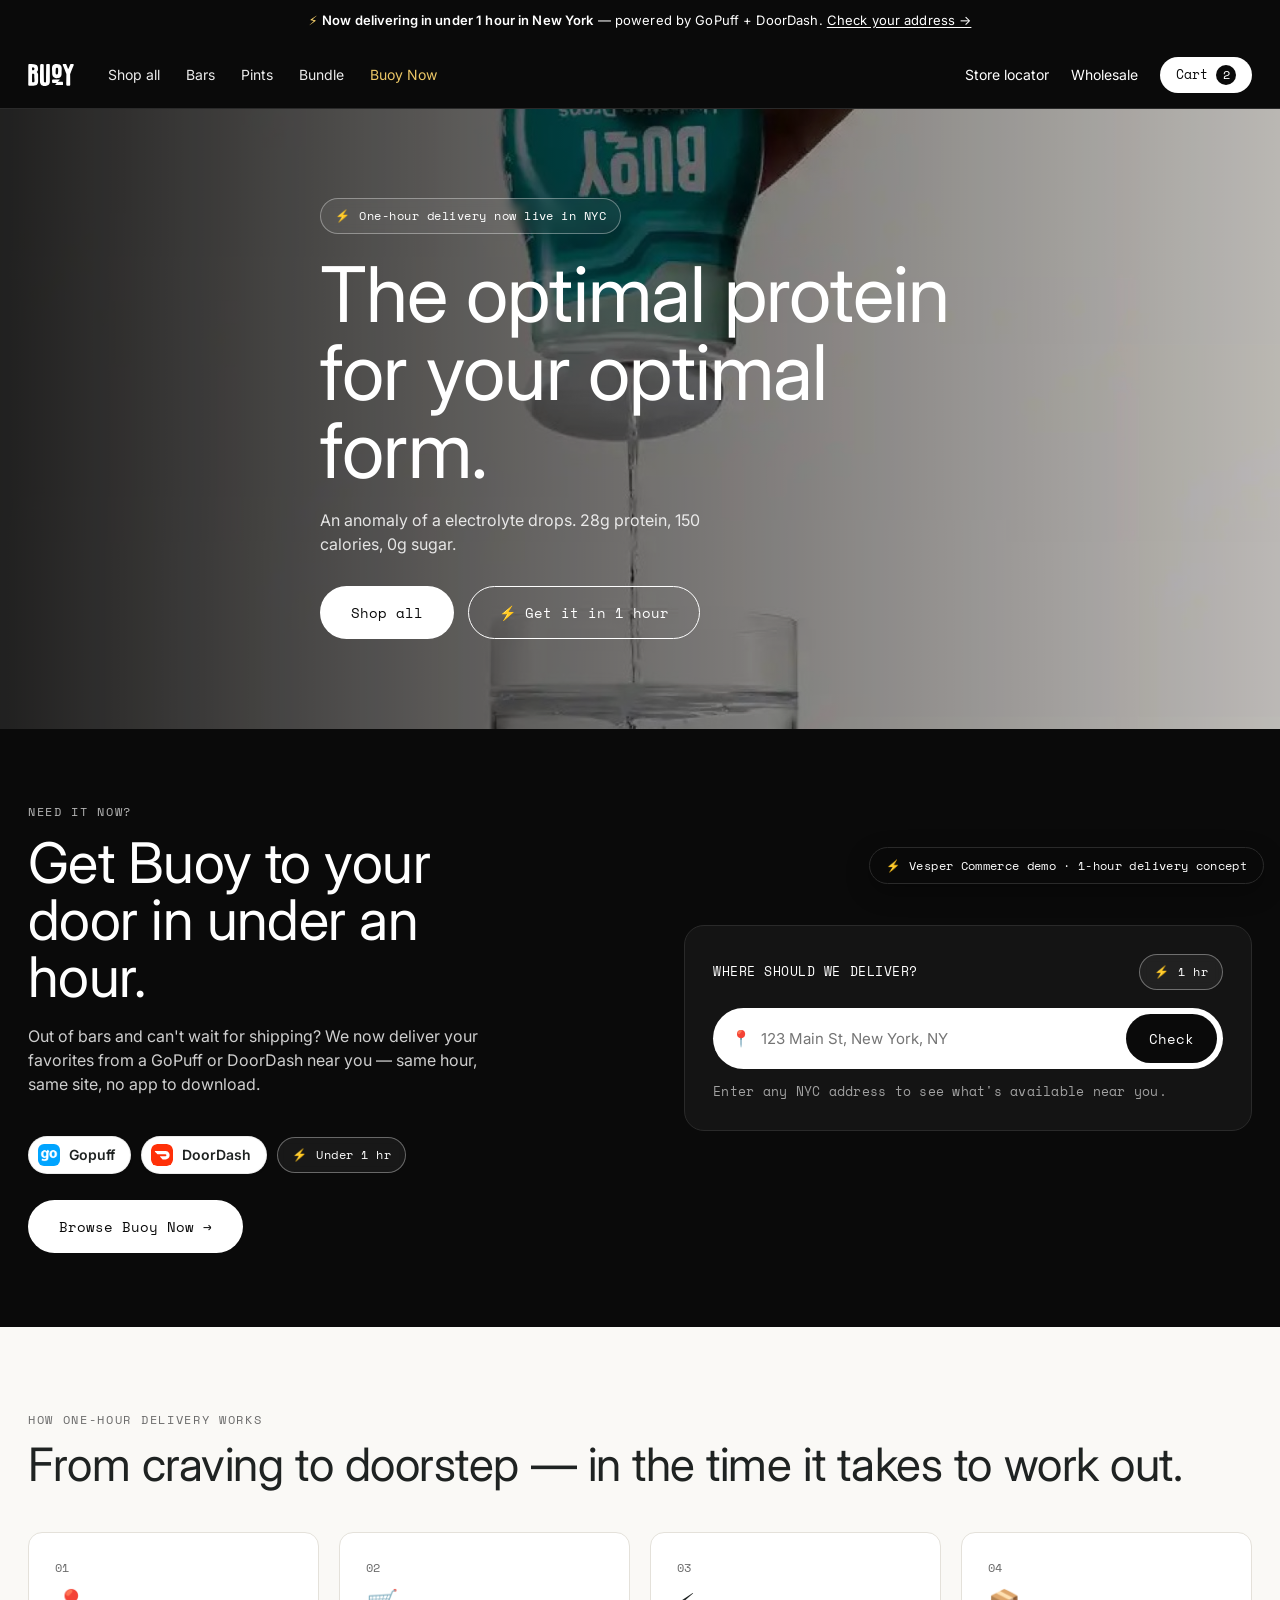
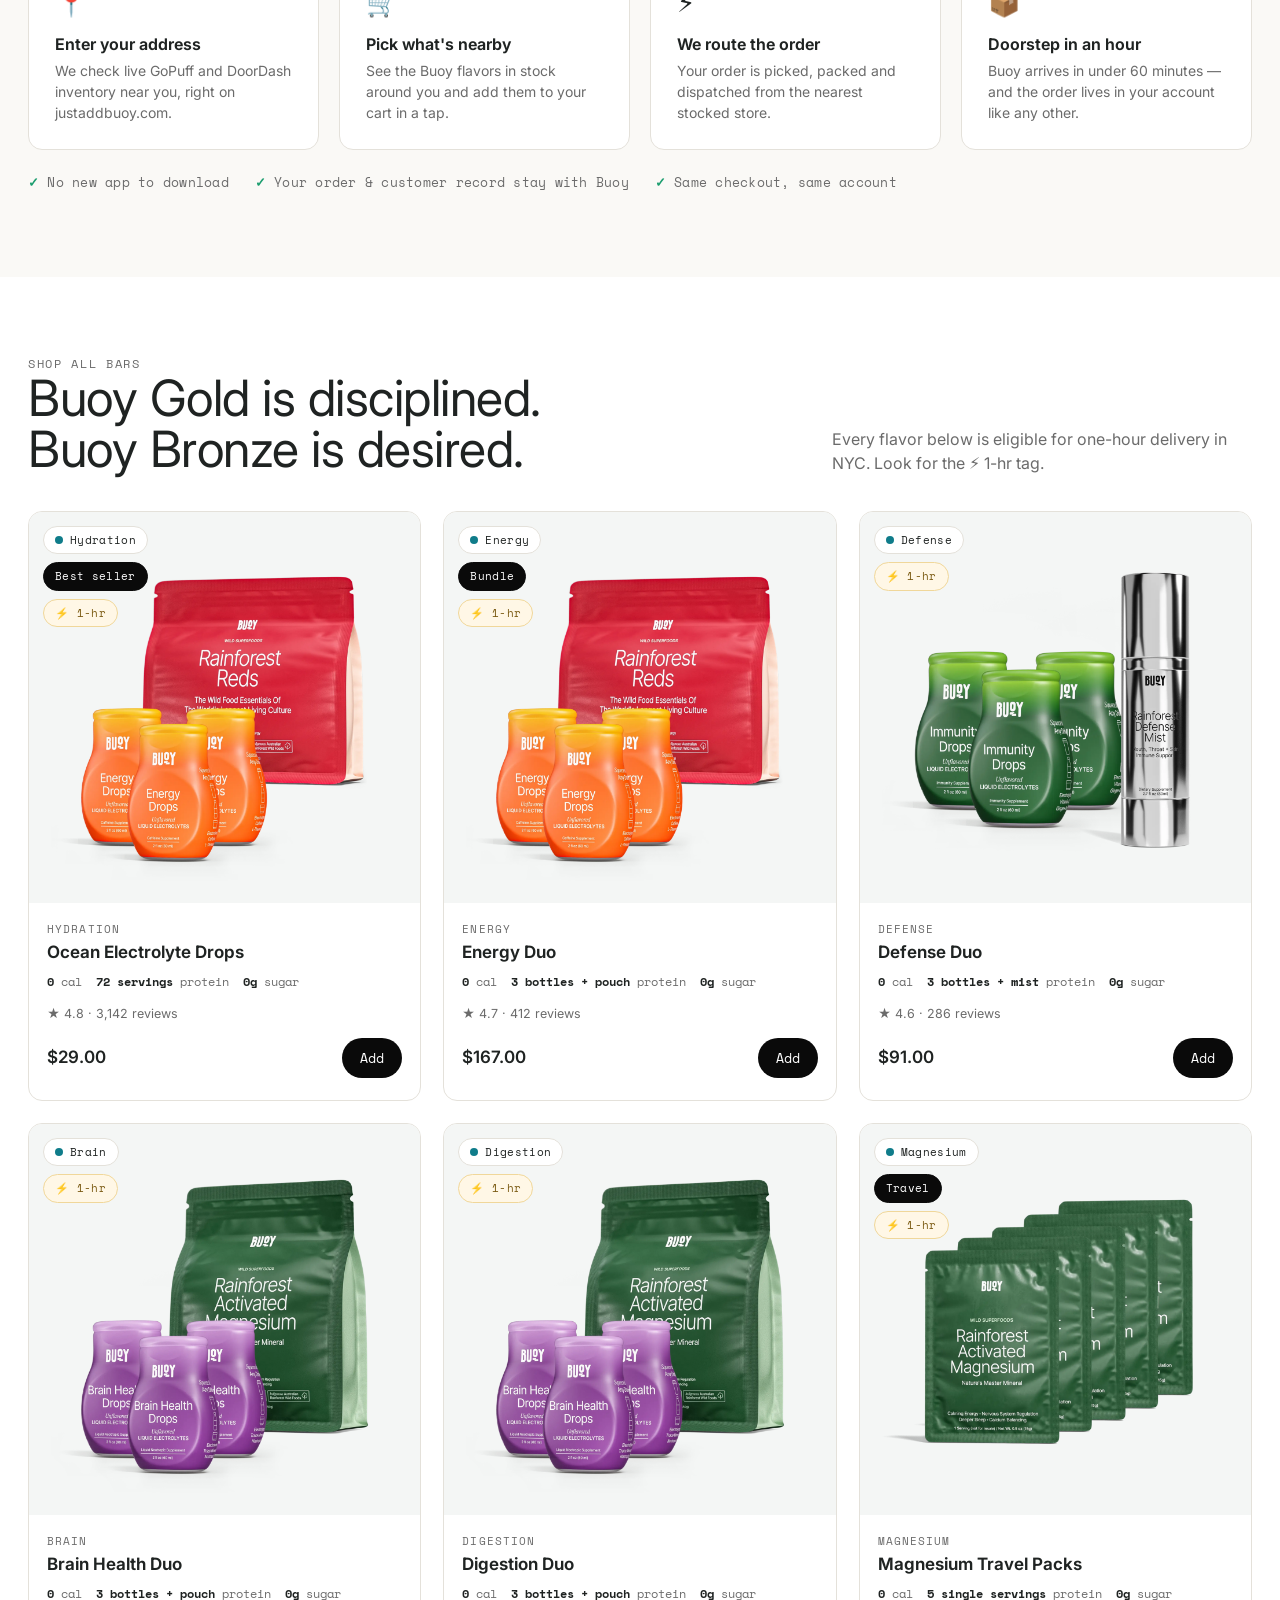
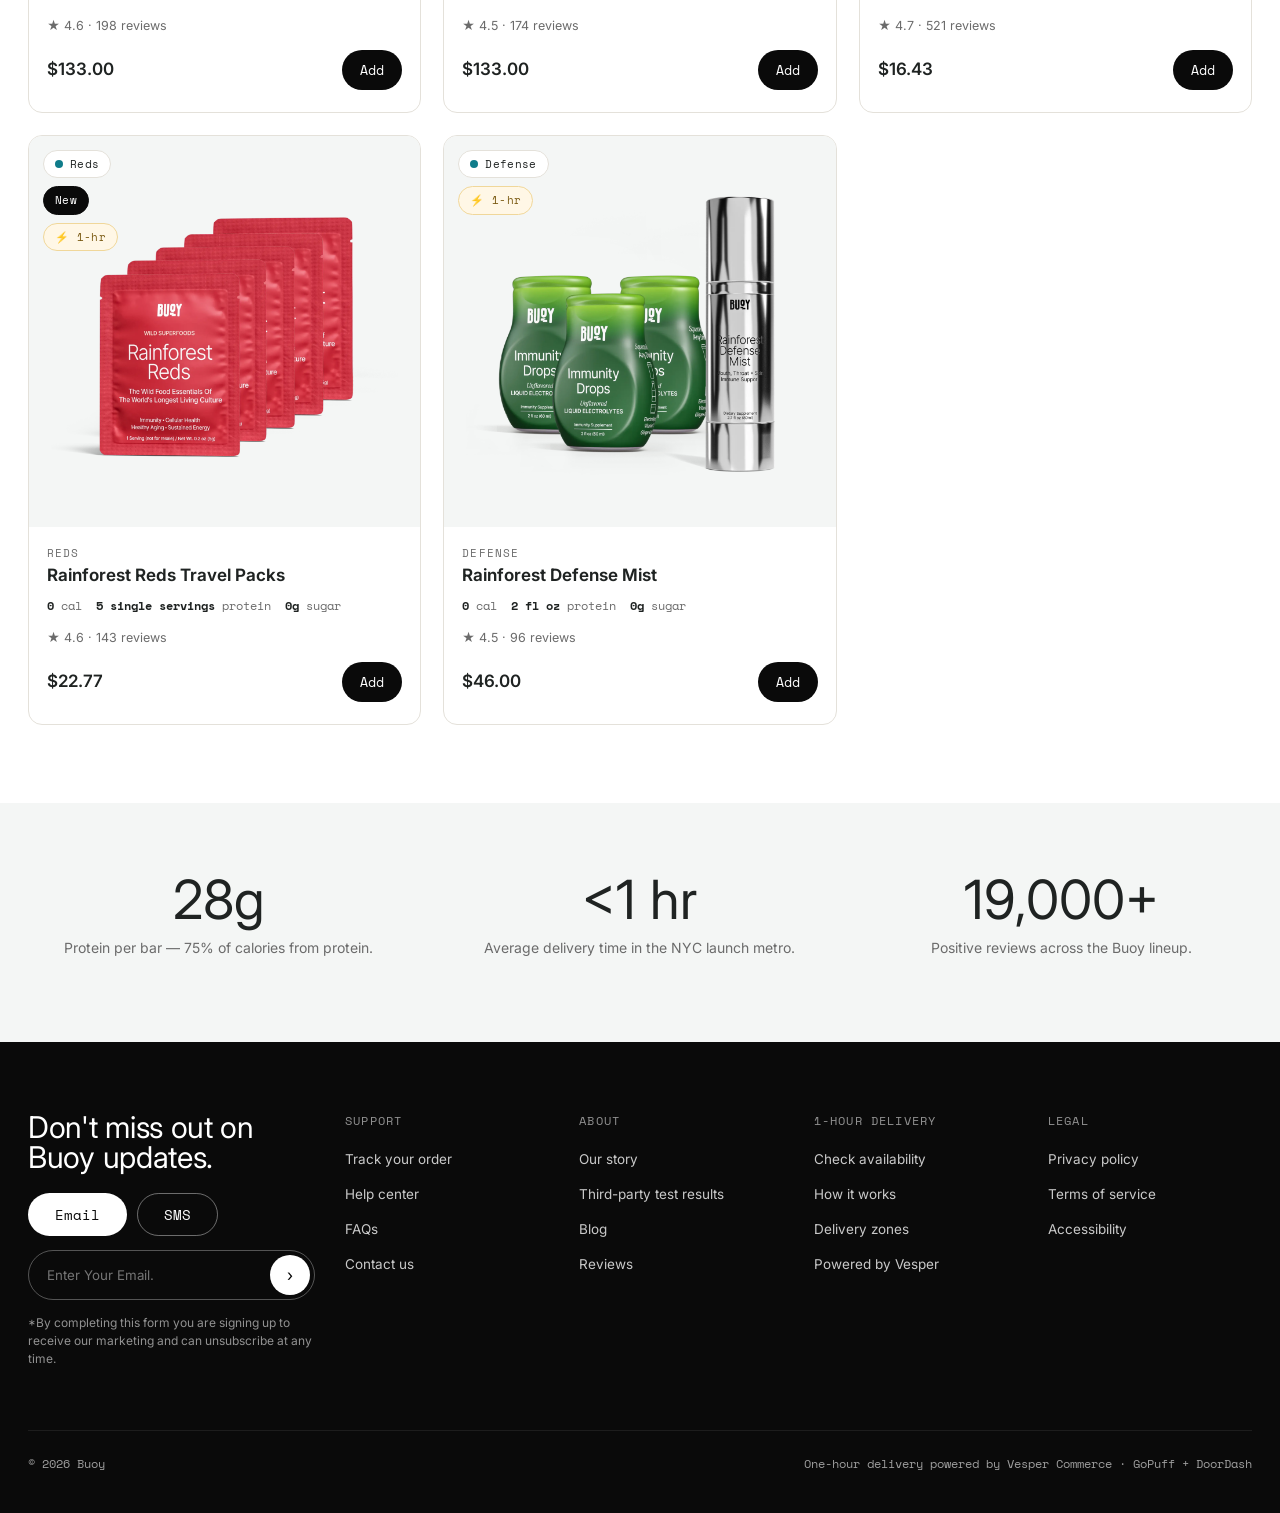
==== index.html @ ebfbc57c "Buoy 1-hour delivery demo (Vesper Commerce mockup)" ====
<!doctype html>
<html lang="en">
<head>
<meta charset="utf-8" />
<meta name="viewport" content="width=device-width, initial-scale=1" />
<title>Buoy — The optimal protein for your optimal form</title>
<meta name="description" content="An anomaly of a electrolyte drops. Now with one-hour delivery in New York via GoPuff and DoorDash." />
<link rel="preconnect" href="https://fonts.googleapis.com" />
<link rel="preconnect" href="https://fonts.gstatic.com" crossorigin />
<link href="https://fonts.googleapis.com/css2?family=Inter:wght@400;500;600;700;800&family=Space+Mono:wght@400;700&display=swap" rel="stylesheet" />
<link rel="stylesheet" href="styles.css" />
<link rel="icon" href="assets/logo-black.svg" />
</head>
<body>

<!-- Announcement -->
<div class="announce">
  <span class="bolt">⚡</span> <b>Now delivering in under 1 hour in New York</b> — powered by GoPuff + DoorDash. <a href="#onehour">Check your address →</a>
</div>

<!-- Header -->
<header class="header">
  <nav class="nav">
    <a class="brand" href="index.html"><img src="assets/logo-white.svg" alt="Buoy" /></a>
    <div class="nav-links">
      <a href="#shop">Shop all</a>
      <a href="#shop">Bars</a>
      <a href="#shop">Pints</a>
      <a href="#shop">Bundle</a>
      <a href="buoy-now.html" style="color:#ffd76e">Buoy Now</a>
    </div>
    <div class="nav-right">
      <a class="hide-sm" href="#">Store locator</a>
      <a class="hide-sm" href="#">Wholesale</a>
      <button class="hamburger" onclick="openMenu()" aria-label="Open menu"><svg viewBox="0 0 24 24" fill="none" stroke="currentColor" stroke-width="2" stroke-linecap="round"><line x1="3" y1="6" x2="21" y2="6"/><line x1="3" y1="12" x2="21" y2="12"/><line x1="3" y1="18" x2="21" y2="18"/></svg></button>
      <a href="checkout.html" class="cart-pill" onclick="event.preventDefault();openCart()">Cart <span class="cart-count" id="cartCount">2</span></a>
    </div>
  </nav>
</header>

<!-- Hero -->
<section class="hero">
  <div class="hero-media" style="background-image:url('assets/lifestyle1.jpg')"></div>
  <div class="wrap hero-inner">
    <div class="delivery-badge" style="margin-bottom:22px"><span class="bolt">⚡</span> One-hour delivery now live in NYC</div>
    <h1 class="serif">The optimal protein for your optimal form.</h1>
    <p class="sub">An anomaly of a electrolyte drops. 28g protein, 150 calories, 0g sugar.</p>
    <div class="hero-cta">
      <a href="#shop" class="btn btn-white">Shop all</a>
      <a href="#onehour" class="btn btn-outline" style="color:#fff">⚡ Get it in 1 hour</a>
    </div>
  </div>
</section>

<!-- ===== SIGNATURE 1-HOUR DELIVERY BAND ===== -->
<section class="delivery-band" id="onehour">
  <div class="wrap grid">
    <div>
      <div class="eyebrow" style="color:rgba(255,255,255,.7)">Need it now?</div>
      <h2 class="serif" style="margin-top:14px">Get Buoy to your door in under an hour.</h2>
      <p class="lede">Out of bars and can't wait for shipping? We now deliver your favorites from a GoPuff or DoorDash near you — same hour, same site, no app to download.</p>
      <div class="retailer-chips" style="margin-top:24px">
        <span class="chip"><img class="logo" src="assets/gopuff-icon.png" alt="GoPuff" /> Gopuff</span>
        <span class="chip"><img class="logo" src="assets/doordash-icon.svg" alt="DoorDash" /> DoorDash</span>
        <span class="delivery-badge"><span class="bolt">⚡</span> Under 1 hr</span>
      </div>
      <div style="margin-top:26px">
        <a href="buoy-now.html" class="btn btn-white">Browse Buoy Now →</a>
      </div>
    </div>

    <div class="addr-card">
      <div class="row-top">
        <div style="font-family:var(--mono);font-size:13px;letter-spacing:.04em">WHERE SHOULD WE DELIVER?</div>
        <div class="delivery-badge"><span class="bolt">⚡</span> 1 hr</div>
      </div>
      <div class="addr-field">
        <span aria-hidden="true">📍</span>
        <input id="addrInput" type="text" placeholder="123 Main St, New York, NY" />
        <button class="btn btn-dark" onclick="checkAvailability()">Check</button>
      </div>
      <div class="addr-note">Enter any NYC address to see what's available near you.</div>

      <div class="avail-result" id="availResult">
        <div class="avail-head"><span>✓</span> Available near you — delivered in under 1 hour</div>
        <div class="mini-prod">
          <img src="assets/energy-duo.png" alt="" />
          <div class="info"><div class="name">Gold · Ocean Electrolyte Drops</div><div class="meta">4-bar pack · $13.99</div></div>
          <button class="mini-add" onclick="addToCart()">Add</button>
        </div>
        <div class="mini-prod">
          <img src="assets/defense-duo.png" alt="" />
          <div class="info"><div class="name">Bronze · Cookie Dough Caramel</div><div class="meta">4-bar pack · $13.99</div></div>
          <button class="mini-add" onclick="addToCart()">Add</button>
        </div>
        <div class="mini-prod">
          <img src="assets/energy-duo.png" alt="" />
          <div class="info"><div class="name">Gold · Single bar <span style="opacity:.6">(trial)</span></div><div class="meta">Single · $3.49</div></div>
          <button class="mini-add" onclick="addToCart()">Add</button>
        </div>
        <a href="checkout.html" class="btn btn-white btn-block" style="margin-top:16px">View cart · check out →</a>
      </div>
    </div>
  </div>
</section>

<!-- How it works -->
<section class="how">
  <div class="wrap">
    <div class="eyebrow">How one-hour delivery works</div>
    <h2 class="serif" style="font-size:clamp(30px,3.6vw,46px);margin-top:12px">From craving to doorstep — in the time it takes to work out.</h2>
    <div class="steps">
      <div class="step"><div class="num">01</div><div class="icon">📍</div><h3>Enter your address</h3><p>We check live GoPuff and DoorDash inventory near you, right on justaddbuoy.com.</p></div>
      <div class="step"><div class="num">02</div><div class="icon">🛒</div><h3>Pick what's nearby</h3><p>See the Buoy flavors in stock around you and add them to your cart in a tap.</p></div>
      <div class="step"><div class="num">03</div><div class="icon">⚡</div><h3>We route the order</h3><p>Your order is picked, packed and dispatched from the nearest stocked store.</p></div>
      <div class="step"><div class="num">04</div><div class="icon">📦</div><h3>Doorstep in an hour</h3><p>Buoy arrives in under 60 minutes — and the order lives in your account like any other.</p></div>
    </div>
    <div class="assurance">
      <span><span class="tick">✓</span> No new app to download</span>
      <span><span class="tick">✓</span> Your order &amp; customer record stay with Buoy</span>
      <span><span class="tick">✓</span> Same checkout, same account</span>
    </div>
  </div>
</section>

<!-- Product grid -->
<section class="section" id="shop">
  <div class="wrap">
    <div class="section-head">
      <div>
        <div class="eyebrow">Shop all bars</div>
        <h2 class="serif">Buoy Gold is disciplined.<br/>Buoy Bronze is desired.</h2>
      </div>
      <p>Every flavor below is eligible for one-hour delivery in NYC. Look for the <span style="white-space:nowrap">⚡ 1-hr</span> tag.</p>
    </div>

    <div class="prod-grid" id="prodGrid">
      <!-- cards injected by app.js -->
    </div>
  </div>
</section>

<!-- Value strip -->
<section class="value-strip">
  <div class="wrap value-grid">
    <div><div class="big">28g</div><p>Protein per bar — 75% of calories from protein.</p></div>
    <div><div class="big">&lt;1 hr</div><p>Average delivery time in the NYC launch metro.</p></div>
    <div><div class="big">19,000+</div><p>Positive reviews across the Buoy lineup.</p></div>
  </div>
</section>

<!-- Footer -->
<footer class="footer">
  <div class="wrap">
    <div class="top">
      <div class="updates">
        <h3 class="serif">Don't miss out on Buoy updates.</h3>
        <div class="toggle">
          <button class="btn btn-white">Email</button>
          <button class="btn btn-outline" style="color:#fff">SMS</button>
        </div>
        <div class="subscribe"><input placeholder="Enter Your Email." /><button>›</button></div>
        <p style="font-size:12px;opacity:.55;margin-top:14px;max-width:320px">*By completing this form you are signing up to receive our marketing and can unsubscribe at any time.</p>
      </div>
      <div><div class="colhead">Support</div><ul><li><a href="#">Track your order</a></li><li><a href="#">Help center</a></li><li><a href="#">FAQs</a></li><li><a href="#">Contact us</a></li></ul></div>
      <div><div class="colhead">About</div><ul><li><a href="#">Our story</a></li><li><a href="#">Third-party test results</a></li><li><a href="#">Blog</a></li><li><a href="#">Reviews</a></li></ul></div>
      <div><div class="colhead">1-Hour Delivery</div><ul><li><a href="#onehour">Check availability</a></li><li><a href="#onehour">How it works</a></li><li><a href="#">Delivery zones</a></li><li><a href="#">Powered by Vesper</a></li></ul></div>
      <div><div class="colhead">Legal</div><ul><li><a href="#">Privacy policy</a></li><li><a href="#">Terms of service</a></li><li><a href="#">Accessibility</a></li></ul></div>
    </div>
    <div class="base"><span>© 2026 Buoy</span><span>One-hour delivery powered by Vesper Commerce · GoPuff + DoorDash</span></div>
  </div>
</footer>

<div class="demo-ribbon"><span class="bolt">⚡</span> Vesper Commerce demo · 1-hour delivery concept</div>

<script src="app.js"></script>
</body>
</html>
---- styles.css ----
/* ============================================================
   David Protein × Vesper Commerce — 1-Hour Delivery Mockup
   Design system replicating davidprotein.com
   Fonts: Instrument Serif (display) + Inter (body/Suisse substitute)
   ============================================================ */

:root {
  --black: #0a0a0a;
  --ink: #1f2322;
  --white: #ffffff;
  --offwhite: #f4f6f5;      /* product panel bg */
  --paper: #faf9f6;
  --line: #e4e1da;
  --line-dark: #2a2a2a;
  --gray: #6b6b6b;
  --gray-2: #8a8a8a;
  --gold: #0f7c8a;          /* David Gold accent dot */
  --gopuff: #009f8f;        /* GoPuff teal */
  --doordash: #eb1700;      /* DoorDash red */
  --radius-pill: 999px;
  --radius: 14px;
  --serif: "Inter", -apple-system, system-ui, sans-serif;
  --sans: "Inter", -apple-system, system-ui, sans-serif;
  --mono: "Space Mono", ui-monospace, "SFMono-Regular", monospace;
  --maxw: 1280px;
}

* { box-sizing: border-box; }

html { scroll-behavior: smooth; }

body {
  margin: 0;
  font-family: var(--sans);
  color: var(--ink);
  background: var(--white);
  -webkit-font-smoothing: antialiased;
  line-height: 1.5;
}

img { max-width: 100%; display: block; }
a { color: inherit; text-decoration: none; }
button { font-family: inherit; cursor: pointer; }

h1, h2, h3, .serif {
  font-family: var(--serif);
  font-weight: 400;
  letter-spacing: -0.01em;
  line-height: 1.02;
  margin: 0;
}

.wrap { max-width: var(--maxw); margin: 0 auto; padding: 0 28px; }

/* ---------- Announcement bar ---------- */
.announce {
  background: var(--black);
  color: var(--white);
  font-size: 13px;
  letter-spacing: 0.01em;
  text-align: center;
  padding: 11px 16px;
  position: relative;
  z-index: 60;
}
.announce b { font-weight: 600; }
.announce .bolt { color: #ffd76e; }
.announce a { text-decoration: underline; text-underline-offset: 2px; }

/* ---------- Header / nav ---------- */
.header {
  background: var(--black);
  color: var(--white);
  position: sticky;
  top: 0;
  z-index: 50;
  border-bottom: 1px solid var(--line-dark);
}
.header.light {
  background: var(--white);
  color: var(--ink);
  border-bottom: 1px solid var(--line);
}
.nav {
  display: flex;
  align-items: center;
  gap: 34px;
  height: 66px;
  max-width: var(--maxw);
  margin: 0 auto;
  padding: 0 28px;
}
.brand img { height: 26px; width: auto; }
.nav-links { display: flex; gap: 26px; font-size: 14px; }
.nav-links a { opacity: 0.92; }
.nav-links a:hover { opacity: 1; }
.nav-right { margin-left: auto; display: flex; align-items: center; gap: 22px; font-size: 14px; }
.nav-right .ico { width: 20px; height: 20px; opacity: 0.9; }
.cart-pill {
  background: var(--white);
  color: var(--black);
  border-radius: var(--radius-pill);
  padding: 8px 16px;
  font-family: var(--mono);
  font-size: 13px;
  display: inline-flex;
  gap: 8px;
  align-items: center;
  border: none;
}
.header.light .cart-pill { background: var(--black); color: var(--white); }
.cart-count {
  background: var(--black); color: var(--white);
  border-radius: var(--radius-pill);
  min-width: 20px; height: 20px; padding: 0 5px;
  display: inline-flex; align-items: center; justify-content: center;
  font-size: 12px;
}
.header.light .cart-count { background: var(--white); color: var(--black); }

/* ---------- Hamburger + mobile menu ---------- */
.hamburger {
  display: none; width: 40px; height: 40px; align-items: center; justify-content: center;
  background: transparent; border: 0; color: inherit; padding: 0;
}
.hamburger svg { width: 24px; height: 24px; }

.menu-overlay { position: fixed; inset: 0; background: rgba(0,0,0,.45); z-index: 110; opacity: 0; visibility: hidden; transition: opacity .3s ease, visibility .3s ease; }
.menu-overlay.open { opacity: 1; visibility: visible; }
.mobile-menu {
  position: fixed; top: 0; left: 0; height: 100%; width: 320px; max-width: 86vw;
  background: var(--black); color: #fff; z-index: 111;
  transform: translateX(-100%); transition: transform .32s cubic-bezier(.4,0,.2,1);
  display: flex; flex-direction: column;
}
.mobile-menu.open { transform: translateX(0); }
.mm-head { display: flex; align-items: center; justify-content: space-between; padding: 20px 22px; border-bottom: 1px solid var(--line-dark); }
.mm-head img { height: 24px; width: auto; }
.mm-close { background: transparent; border: 1px solid var(--line-dark); border-radius: 8px; color: #fff; font-size: 16px; width: 40px; height: 40px; display: flex; align-items: center; justify-content: center; }
.mm-links { display: flex; flex-direction: column; padding: 16px 0 6px; }
.mm-links a { font-family: var(--serif); font-size: 27px; line-height: 1; padding: 13px 24px; color: #fff; letter-spacing: -.01em; }
.mm-links a.active { color: #ffd76e; }
.mm-sub { margin-top: auto; border-top: 1px solid var(--line-dark); padding: 18px 24px; display: flex; flex-direction: column; gap: 14px; }
.mm-sub a { font-family: var(--sans); font-size: 14px; color: rgba(255,255,255,.8); }
.mm-cta { margin: 6px 24px 26px; }

@media (max-width: 620px) { .hamburger { display: inline-flex; } }

/* ---------- Buttons ---------- */
.btn {
  display: inline-flex; align-items: center; justify-content: center; gap: 10px;
  font-family: var(--mono);
  font-size: 14px;
  border-radius: var(--radius-pill);
  padding: 15px 30px;
  border: 1px solid transparent;
  transition: transform .08s ease, opacity .15s ease, background .15s ease;
  white-space: nowrap;
}
.btn:active { transform: translateY(1px); }
.btn-white { background: var(--white); color: var(--black); }
.btn-white:hover { opacity: .88; }
.btn-dark { background: var(--black); color: var(--white); }
.btn-dark:hover { opacity: .9; }
.btn-outline { background: transparent; border-color: currentColor; }
.btn-block { width: 100%; }
.btn-lg { padding: 18px 34px; font-size: 15px; }

/* ---------- Hero ---------- */
.hero {
  position: relative;
  background: var(--black);
  color: var(--white);
  min-height: 620px;
  display: flex;
  align-items: center;
  overflow: hidden;
}
.hero-media {
  position: absolute; inset: 0;
  background-size: cover;
  background-position: center;
  opacity: 0.92;
}
.hero-media::after {
  content: "";
  position: absolute; inset: 0;
  background: linear-gradient(90deg, rgba(0,0,0,.85) 0%, rgba(0,0,0,.55) 40%, rgba(0,0,0,.15) 100%);
}
.hero-inner { position: relative; z-index: 2; padding: 60px 0; }
.hero h1 { font-size: clamp(46px, 6vw, 82px); max-width: 640px; }
.hero .sub { margin-top: 18px; font-size: 16px; opacity: .85; max-width: 420px; }
.hero-cta { margin-top: 30px; display: flex; gap: 14px; flex-wrap: wrap; }

/* eyebrow / labels */
.eyebrow {
  font-family: var(--mono);
  font-size: 12px;
  letter-spacing: 0.14em;
  text-transform: uppercase;
  color: var(--gray);
}
.hero .eyebrow { color: rgba(255,255,255,.7); }

/* ---------- 1-hour delivery pieces ---------- */
.delivery-badge {
  display: inline-flex; align-items: center; gap: 9px;
  font-family: var(--mono);
  font-size: 12px;
  letter-spacing: 0.04em;
  padding: 8px 14px;
  border-radius: var(--radius-pill);
  border: 1px solid rgba(255,255,255,.35);
  background: rgba(255,255,255,.06);
  backdrop-filter: blur(4px);
}
.delivery-badge .bolt { color: #ffd76e; }
.header.light .delivery-badge, .on-light .delivery-badge {
  border-color: var(--line); background: var(--paper); color: var(--ink);
}

.retailer-chips { display: inline-flex; gap: 10px; align-items: center; flex-wrap: wrap; }
.chip {
  display: inline-flex; align-items: center; gap: 9px;
  font-family: var(--sans); font-size: 14px; font-weight: 600;
  border-radius: var(--radius-pill);
  padding: 7px 15px 7px 9px;
  background: var(--white); color: var(--ink);
  border: 1px solid rgba(0,0,0,.08);
  box-shadow: 0 1px 3px rgba(0,0,0,.08);
  letter-spacing: 0;
  line-height: 1;
}
.chip .logo { width: 22px; height: 22px; border-radius: 6px; object-fit: contain; flex: none; display: block; }
.chip-outline {
  background: transparent; color: inherit;
  border: 1px solid rgba(128,128,128,.4);
}

/* The signature 1-hour delivery band */
.delivery-band {
  background: var(--black);
  color: var(--white);
  padding: 74px 0;
}
.delivery-band .grid {
  display: grid; grid-template-columns: 1.05fr 1fr; gap: 60px; align-items: center;
}
.delivery-band h2 { font-size: clamp(34px, 4.4vw, 56px); max-width: 520px; }
.delivery-band .lede { margin-top: 18px; font-size: 16px; opacity: .8; max-width: 460px; }

.addr-card {
  background: #141414;
  border: 1px solid var(--line-dark);
  border-radius: 20px;
  padding: 28px;
}
.addr-card .row-top {
  display: flex; align-items: center; justify-content: space-between; margin-bottom: 18px;
}
.addr-field {
  display: flex; gap: 10px; align-items: center;
  background: var(--white); color: var(--ink);
  border-radius: var(--radius-pill);
  padding: 6px 6px 6px 18px;
}
.addr-field input {
  border: 0; outline: 0; flex: 1; min-width: 0; font-family: var(--sans); font-size: 15px; background: transparent;
  padding: 12px 0;
}
.addr-field .btn { padding: 13px 22px; }
.addr-note { margin-top: 14px; font-size: 12.5px; opacity: .6; font-family: var(--mono); letter-spacing: .02em; }

/* availability result (hidden until "check") */
.avail-result { display: none; margin-top: 22px; }
.avail-result.show { display: block; animation: fade .3s ease; }
@keyframes fade { from { opacity: 0; transform: translateY(6px);} to {opacity:1; transform:none;} }
.avail-head {
  display: flex; align-items: center; gap: 10px;
  font-family: var(--mono); font-size: 13px; letter-spacing: .04em;
  color: #7ee0c0; margin-bottom: 14px;
}
.mini-prod {
  display: flex; align-items: center; gap: 14px;
  padding: 12px 0; border-top: 1px solid var(--line-dark);
}
.mini-prod img { width: 52px; height: 52px; object-fit: contain; background: #1e1e1e; border-radius: 10px; padding: 4px; }
.mini-prod .info { flex: 1; }
.mini-prod .info .name { font-size: 14px; font-weight: 600; }
.mini-prod .info .meta { font-size: 12px; opacity: .6; }
.mini-add {
  background: var(--white); color: var(--black); border: 0;
  border-radius: var(--radius-pill); padding: 8px 16px;
  font-family: var(--mono); font-size: 12px;
}

/* ---------- How it works ---------- */
.how { padding: 84px 0; background: var(--paper); }
.how .steps { display: grid; grid-template-columns: repeat(4, 1fr); gap: 20px; margin-top: 44px; }
.step {
  background: var(--white); border: 1px solid var(--line);
  border-radius: var(--radius); padding: 26px;
}
.step .num { font-family: var(--mono); font-size: 12px; color: var(--gray); }
.step .icon { font-size: 26px; margin: 6px 0 14px; }
.step h3 { font-family: var(--sans); font-weight: 650; font-size: 16px; letter-spacing: 0; }
.step p { color: var(--gray); font-size: 14px; margin: 8px 0 0; }
.how .assurance {
  margin-top: 24px; display: flex; gap: 26px; flex-wrap: wrap;
  font-family: var(--mono); font-size: 12.5px; color: var(--gray); letter-spacing: .02em;
}
.how .assurance span { display: inline-flex; gap: 8px; align-items: center; }
.tick { color: #1a9d6e; font-weight: 700; }

/* ---------- Section heading ---------- */
.section { padding: 78px 0; }
.section-head { display: flex; align-items: flex-end; justify-content: space-between; gap: 20px; margin-bottom: 36px; }
.section-head h2 { font-size: clamp(32px, 4vw, 50px); }
.section-head p { color: var(--gray); max-width: 420px; margin: 8px 0 0; }

/* ---------- Product grid ---------- */
.prod-grid { display: grid; grid-template-columns: repeat(3, 1fr); gap: 22px; }
.card {
  border: 1px solid var(--line); border-radius: var(--radius);
  overflow: hidden; background: var(--white);
  transition: box-shadow .2s ease, transform .2s ease;
  display: flex; flex-direction: column;
}
.card:hover { box-shadow: 0 12px 30px rgba(0,0,0,.08); transform: translateY(-3px); }
.card .thumb {
  position: relative; background: var(--offwhite);
  aspect-ratio: 1/1; display: flex; align-items: center; justify-content: center; padding: 22px;
}
.card .thumb img { max-height: 100%; object-fit: contain; }
.card .badges { position: absolute; top: 14px; left: 14px; display: flex; flex-direction: column; gap: 8px; align-items: flex-start; }
.tag {
  font-family: var(--mono); font-size: 11px; letter-spacing: .03em;
  padding: 5px 11px; border-radius: var(--radius-pill); background: var(--white); border: 1px solid var(--line);
}
.tag.line { display: inline-flex; gap: 7px; align-items: center; }
.tag.line .dot { width: 8px; height: 8px; border-radius: 50%; }
.tag.gold .dot { background: var(--gold); }
.tag.bronze .dot { background: #7c5a34; }
.tag.status { background: var(--black); color: var(--white); border-color: var(--black); }
.tag.onehr { background: #fff7e6; border-color: #f0d79a; color: #7a5a12; }
.card .body { padding: 18px 18px 22px; display: flex; flex-direction: column; flex: 1; }
.card .line-label { font-family: var(--mono); font-size: 11px; letter-spacing: .1em; text-transform: uppercase; color: var(--gray); }
.card h3 { font-family: var(--sans); font-weight: 650; font-size: 17px; letter-spacing: 0; margin: 6px 0 0; }
.card .stats { display: flex; gap: 14px; margin: 12px 0; font-size: 12px; color: var(--gray); font-family: var(--mono); }
.card .stats b { color: var(--ink); font-weight: 700; }
.card .rating { font-size: 12.5px; color: var(--gray); margin-top: 2px; }
.card .foot { margin-top: auto; display: flex; align-items: center; justify-content: space-between; padding-top: 14px; }
.card .price { font-size: 17px; font-weight: 600; }
.card .add { font-family: var(--mono); font-size: 13px; padding: 10px 18px; border-radius: var(--radius-pill); background: var(--black); color: var(--white); border: 0; }

/* ---------- Value / comparison strip ---------- */
.value-strip { background: var(--offwhite); padding: 70px 0; }
.value-grid { display: grid; grid-template-columns: repeat(3, 1fr); gap: 40px; text-align: center; }
.value-grid .big { font-family: var(--serif); font-size: 54px; line-height: 1; }
.value-grid p { color: var(--gray); margin-top: 10px; font-size: 14px; }

/* ---------- Product detail page ---------- */
.pdp { display: grid; grid-template-columns: 1.15fr 1fr; gap: 56px; padding: 44px 0 70px; }
.pdp-media .main {
  background: var(--offwhite); border-radius: var(--radius);
  aspect-ratio: 4/3; display: flex; align-items: center; justify-content: center; padding: 40px;
  position: relative;
}
.pdp-media .main img { max-height: 100%; object-fit: contain; }
.pdp-media .line-flag {
  position: absolute; top: 18px; left: 18px;
  font-family: var(--mono); font-size: 12px; padding: 6px 13px; border-radius: var(--radius-pill);
  background: var(--white); display: inline-flex; gap: 8px; align-items: center;
}
.pdp-media .thumbs { display: grid; grid-template-columns: repeat(3, 1fr); gap: 14px; margin-top: 14px; }
.pdp-media .thumbs div { background: var(--black); border-radius: var(--radius); aspect-ratio: 1/1; display:flex;align-items:center;justify-content:center; overflow:hidden;}
.pdp-media .thumbs img { max-height: 78%; object-fit: contain; }

.pdp-info h1 { font-size: clamp(34px, 4vw, 48px); }
.pdp-info .desc { color: var(--gray); margin: 14px 0 0; font-size: 15px; max-width: 440px; }
.price-line { display: flex; align-items: center; gap: 14px; margin: 22px 0; font-size: 15px; }
.price-line .p { font-size: 22px; font-weight: 650; }
.price-line .sep { color: var(--line); }
.price-line .muted { color: var(--gray); }

/* purchase mode toggle */
.buy-modes { display: grid; grid-template-columns: 1fr 1fr 1fr; gap: 0; border: 1px solid var(--line); border-radius: var(--radius-pill); overflow: hidden; margin-bottom: 8px; }
.buy-mode {
  padding: 14px 10px; text-align: center; font-family: var(--mono); font-size: 12.5px;
  background: var(--white); border: 0; border-right: 1px solid var(--line); color: var(--gray);
  display: flex; flex-direction: column; gap: 3px; align-items: center; line-height: 1.2;
}
.buy-mode:last-child { border-right: 0; }
.buy-mode small { font-size: 10.5px; opacity: .8; }
.buy-mode.active { background: var(--black); color: var(--white); }
.buy-mode.active.onehr { background: #1b1b1b; box-shadow: inset 0 0 0 2px #ffd76e; }
.buy-mode .bolt { color: #d99a12; }
.buy-mode.active .bolt { color: #ffd76e; }

.benefits { display: grid; grid-template-columns: 1fr 1fr; gap: 10px 22px; margin: 20px 0; }
.benefits div { font-size: 13.5px; color: var(--gray); display: flex; gap: 8px; }

.qty-row { display: flex; gap: 12px; align-items: stretch; margin-top: 18px; }
.qty { display: flex; align-items: center; border: 1px solid var(--line); border-radius: var(--radius-pill); padding: 0 6px; }
.qty button { width: 40px; height: 52px; border: 0; background: transparent; font-size: 18px; color: var(--gray); }
.qty span { min-width: 34px; text-align: center; font-family: var(--mono); }
.add-cta { flex: 1; }

.guarantee { margin-top: 16px; background: var(--paper); border: 1px solid var(--line); border-radius: var(--radius); padding: 14px 16px; font-size: 13px; color: var(--gray); }
.guarantee b { color: var(--ink); }

/* the PDP 1-hour delivery module */
.onehr-module {
  margin: 22px 0; border: 1px solid var(--line); border-radius: var(--radius);
  background: linear-gradient(180deg,#0c0c0c,#151515); color: var(--white); padding: 22px;
}
.onehr-module .top { display: flex; align-items: center; justify-content: space-between; gap: 12px; margin-bottom: 14px; }
.onehr-module .top .t { font-family: var(--sans); font-weight: 650; font-size: 15px; display: flex; gap: 9px; align-items: center; }
.onehr-module .top .bolt { color: #ffd76e; }
.onehr-module .sub { font-size: 13px; opacity: .75; margin-bottom: 14px; }
.onehr-module .addr-field { background: var(--white); }
.onehr-module .pill-note { margin-top: 12px; font-family: var(--mono); font-size: 11.5px; opacity: .6; }

/* ---------- Checkout ---------- */
.checkout { display: grid; grid-template-columns: 1.3fr 1fr; gap: 0; min-height: 100vh; }
.co-left { padding: 46px clamp(24px, 5vw, 80px); }
.co-left .inner { max-width: 560px; margin-left: auto; }
.co-right { background: var(--offwhite); padding: 46px clamp(24px, 4vw, 56px); border-left: 1px solid var(--line); }
.co-right .inner { max-width: 460px; }
.co-logo img { height: 30px; }
.co-section-title { font-family: var(--sans); font-weight: 650; font-size: 17px; margin: 30px 0 14px; }
.co-field { width: 100%; border: 1px solid var(--line); border-radius: 10px; padding: 15px 16px; font-family: var(--sans); font-size: 15px; margin-bottom: 12px; }
.co-row { display: grid; grid-template-columns: 1fr 1fr; gap: 12px; }
.co-row .co-field { margin-bottom: 12px; }

.ship-method { border: 1px solid var(--line); border-radius: 12px; overflow: hidden; margin: 6px 0 8px; }
.ship-opt {
  display: flex; align-items: center; gap: 14px; padding: 18px 18px; cursor: pointer;
  border-bottom: 1px solid var(--line); background: var(--white);
}
.ship-opt:last-child { border-bottom: 0; }
.ship-opt.selected { background: #fffdf6; box-shadow: inset 3px 0 0 #ffcf4a; }
.ship-opt .radio { width: 20px; height: 20px; border-radius: 50%; border: 2px solid var(--line); flex: none; position: relative; }
.ship-opt.selected .radio { border-color: #d99a12; }
.ship-opt.selected .radio::after { content:""; position: absolute; inset: 3px; background: #d99a12; border-radius: 50%; }
.ship-opt .ret { width: 34px; height: 34px; border-radius: 9px; display: flex; align-items: center; justify-content: center; color: #fff; font-family: var(--mono); font-weight: 700; font-size: 10px; flex: none; }
.ship-opt .ret.gopuff { background: var(--gopuff); }
.ship-opt .ret.doordash { background: var(--doordash); }
.ship-opt .ret.std { background: var(--ink); }
.ship-opt .txt { flex: 1; }
.ship-opt .txt .n { font-weight: 600; font-size: 14.5px; }
.ship-opt .txt .d { font-size: 12.5px; color: var(--gray); }
.ship-opt .amt { font-weight: 650; font-size: 14.5px; }

.co-note { font-family: var(--mono); font-size: 11.5px; line-height: 1.6; color: var(--gray); background: var(--paper); border: 1px dashed var(--line); border-radius: 10px; padding: 12px 14px; margin: 6px 0 0; display: flex; align-items: flex-start; gap: 9px; }
.co-note b { color: var(--ink); font-weight: 700; }

/* order summary */
.os-item { display: flex; gap: 14px; align-items: center; padding: 14px 0; border-bottom: 1px solid var(--line); }
.os-item .im { width: 62px; height: 62px; background: var(--white); border: 1px solid var(--line); border-radius: 10px; position: relative; display:flex;align-items:center;justify-content:center; padding: 6px; }
.os-item .im img { max-height: 100%; object-fit: contain; }
.os-item .im .q { position: absolute; top: -8px; right: -8px; background: var(--gray); color: #fff; width: 22px; height: 22px; border-radius: 50%; font-size: 12px; display:flex;align-items:center;justify-content:center; }
.os-item .nm { flex: 1; }
.os-item .nm .t { font-size: 14px; font-weight: 600; }
.os-item .nm .s { font-size: 12px; color: var(--gray); }
.os-item .pr { font-weight: 600; font-size: 14px; }
.os-line { display: flex; justify-content: space-between; padding: 8px 0; font-size: 14px; }
.os-line.total { font-size: 20px; font-weight: 650; border-top: 1px solid var(--line); margin-top: 8px; padding-top: 16px; }
.os-line .muted { color: var(--gray); }
.eta-badge { display: inline-flex; align-items: center; gap: 8px; background: var(--black); color: #fff; border-radius: var(--radius-pill); padding: 8px 15px; font-family: var(--mono); font-size: 12px; margin: 14px 0; }
.eta-badge .bolt { color: #ffd76e; }

/* ---------- David Now (on-demand collection page) ---------- */
.now-hero {
  background: var(--black); color: var(--white);
  padding: 70px 0 60px;
  border-bottom: 1px solid var(--line-dark);
}
.now-hero .grid { display: grid; grid-template-columns: 1.1fr .9fr; gap: 48px; align-items: center; }
.now-hero .eyebrow { color: rgba(255,255,255,.6); }
.now-hero h1 { font-size: clamp(48px, 7vw, 92px); margin: 14px 0 0; line-height: .98; }
.now-hero .kick { font-family: var(--mono); font-size: 13px; letter-spacing: .1em; text-transform: uppercase; color: #ffd76e; margin-bottom: 6px; }
.now-hero .facts { margin-top: 26px; display: flex; flex-direction: column; gap: 12px; }
.now-hero .facts div { display: flex; gap: 12px; align-items: center; font-size: 15px; opacity: .9; }
.now-hero .facts .k { font-family: var(--mono); font-size: 12px; letter-spacing: .04em; color: rgba(255,255,255,.5); min-width: 118px; text-transform: uppercase; }
.now-hero .chips-row { margin-top: 26px; }
.now-visual {
  background: radial-gradient(120% 120% at 70% 20%, #232323 0%, #0e0e0e 70%);
  border: 1px solid var(--line-dark); border-radius: 22px;
  aspect-ratio: 4/3; display: flex; align-items: center; justify-content: center; position: relative; overflow: hidden;
}
.now-visual img { max-height: 74%; object-fit: contain; filter: drop-shadow(0 30px 50px rgba(0,0,0,.5)); }
.now-visual .float-badge {
  position: absolute; top: 20px; right: 20px;
  background: rgba(255,255,255,.08); border: 1px solid rgba(255,255,255,.25); backdrop-filter: blur(6px);
  border-radius: var(--radius-pill); padding: 9px 16px; font-family: var(--mono); font-size: 12px; letter-spacing: .04em;
}
.now-visual .float-badge .bolt { color: #ffd76e; }

/* address bar */
.now-addrbar { background: var(--paper); border-bottom: 1px solid var(--line); padding: 24px 0; position: sticky; top: 66px; z-index: 30; }
.now-addrbar .inner { display: flex; gap: 16px; align-items: center; flex-wrap: wrap; }
.now-addrbar .lbl { font-family: var(--mono); font-size: 12px; letter-spacing: .06em; text-transform: uppercase; color: var(--gray); }
.now-addrbar .field {
  flex: 1; min-width: 280px; display: flex; gap: 10px; align-items: center;
  background: var(--white); border: 1px solid var(--line); border-radius: var(--radius-pill); padding: 6px 6px 6px 18px;
}
.now-addrbar .field input { flex: 1; min-width: 0; border: 0; outline: 0; font-family: var(--sans); font-size: 15px; padding: 12px 0; background: transparent; }
.now-addr-state { display: none; font-family: var(--mono); font-size: 12.5px; color: #1a9d6e; letter-spacing: .02em; }
.now-addr-state.show { display: inline-flex; gap: 8px; align-items: center; }

/* grid */
.now-section { padding: 46px 0 84px; }
.now-gridwrap { position: relative; }
.now-gridwrap.show { animation: fade .35s ease; }
.now-grid { display: grid; grid-template-columns: repeat(4, 1fr); gap: 22px; }
.now-card { border: 1px solid var(--line); border-radius: var(--radius); overflow: hidden; background: var(--white); display: flex; flex-direction: column; transition: box-shadow .2s ease, transform .2s ease; }
.now-card:hover { box-shadow: 0 12px 30px rgba(0,0,0,.08); transform: translateY(-3px); }
.now-thumb { position: relative; background: var(--offwhite); aspect-ratio: 1/1; display: flex; align-items: center; justify-content: center; padding: 20px; }
.now-thumb img { max-height: 100%; object-fit: contain; }
.now-add {
  position: absolute; top: 14px; left: 14px; z-index: 2;
  background: var(--black); color: var(--white); border: 0;
  width: 56px; height: 56px; border-radius: 50%;
  font-family: var(--mono); font-size: 13px; letter-spacing: .02em;
  box-shadow: 0 6px 16px rgba(0,0,0,.22); transition: transform .1s ease, background .15s ease;
}
.now-add:hover { transform: scale(1.06); }
.now-add:active { transform: scale(.96); }
.now-protein {
  position: absolute; top: 16px; right: 16px; text-align: right;
  font-family: var(--serif); font-size: 30px; line-height: .85; color: var(--ink);
}
.now-protein small { display: block; font-family: var(--mono); font-size: 9px; letter-spacing: .08em; text-transform: uppercase; color: var(--gray); margin-top: 3px; }
.now-body { padding: 16px 18px 20px; display: flex; flex-direction: column; flex: 1; }
.now-format { font-family: var(--mono); font-size: 11px; letter-spacing: .04em; color: var(--gray); display: flex; align-items: center; gap: 8px; }
.now-format .tag.line { padding: 4px 9px; font-size: 10px; }
.now-body h3 { font-family: var(--sans); font-weight: 650; font-size: 15.5px; letter-spacing: 0; margin: 9px 0 0; line-height: 1.25; }
.now-foot { margin-top: auto; padding-top: 14px; display: flex; align-items: center; justify-content: space-between; }
.now-size { font-family: var(--mono); font-size: 12px; color: var(--gray); }
.now-price { font-size: 17px; font-weight: 650; }

.now-disclaimer { text-align: center; font-family: var(--mono); font-size: 12px; color: var(--gray); margin-top: 34px; letter-spacing: .02em; }

/* 3-up reassurance steps used on David Now */
.how .steps.now-steps-3 { grid-template-columns: repeat(3, 1fr); }

@media (max-width: 1000px) {
  .now-hero .grid { grid-template-columns: 1fr; gap: 30px; }
  .now-grid { grid-template-columns: repeat(3, 1fr); }
  .how .steps.now-steps-3 { grid-template-columns: 1fr 1fr; }
}
@media (max-width: 720px) {
  .now-grid { grid-template-columns: 1fr 1fr; }
  .now-addrbar { position: static; }
  .now-addrbar .inner { flex-direction: column; align-items: stretch; gap: 10px; }
  .now-addrbar .field { min-width: 0; width: 100%; }
}
@media (max-width: 620px) {
  .how .steps.now-steps-3 { grid-template-columns: 1fr; }
  .now-addrbar .field .btn { padding: 13px 18px; }
}
@media (max-width: 480px) { .now-grid { grid-template-columns: 1fr; } }

/* ---------- Footer ---------- */
.footer { background: var(--black); color: var(--white); padding: 70px 0 40px; }
.footer .top { display: grid; grid-template-columns: 1.4fr repeat(4, 1fr); gap: 30px; }
.footer h4 { font-family: var(--sans); font-weight: 650; font-size: 14px; margin: 0 0 16px; }
.footer .updates h3 { font-size: 30px; max-width: 280px; margin-bottom: 20px; }
.footer .toggle { display: flex; gap: 10px; margin-bottom: 14px; }
.footer .toggle .btn { padding: 10px 26px; }
.footer .toggle .btn-outline { border-color: rgba(255,255,255,.4); }
.footer .subscribe { display: flex; gap: 8px; align-items: center; background: transparent; border: 1px solid rgba(255,255,255,.3); border-radius: var(--radius-pill); padding: 4px 4px 4px 18px; max-width: 340px; }
.footer .subscribe input { flex: 1; background: transparent; border: 0; outline: 0; color: #fff; font-family: var(--sans); padding: 12px 0; }
.footer .subscribe button { background: #fff; color: #000; border: 0; border-radius: 50%; width: 40px; height: 40px; font-size: 16px; }
.footer ul { list-style: none; padding: 0; margin: 0; display: flex; flex-direction: column; gap: 11px; }
.footer ul a { font-size: 13.5px; opacity: .78; }
.footer ul a:hover { opacity: 1; }
.footer .colhead { font-family: var(--mono); font-size: 12px; letter-spacing: .1em; text-transform: uppercase; opacity: .55; margin-bottom: 16px; }
.footer .base { display: flex; justify-content: space-between; align-items: center; margin-top: 50px; padding-top: 24px; border-top: 1px solid var(--line-dark); font-family: var(--mono); font-size: 12px; opacity: .6; }

/* ---------- Slide-out cart drawer + rewards meter ---------- */
.cart-overlay {
  position: fixed; inset: 0; background: rgba(0,0,0,.45); z-index: 100;
  opacity: 0; visibility: hidden; transition: opacity .3s ease, visibility .3s ease;
}
.cart-overlay.open { opacity: 1; visibility: visible; }
.cart-drawer {
  position: fixed; top: 0; right: 0; height: 100%; width: 460px; max-width: 92vw;
  background: var(--white); z-index: 101; display: flex; flex-direction: column;
  transform: translateX(100%); transition: transform .32s cubic-bezier(.4,0,.2,1);
  box-shadow: -10px 0 40px rgba(0,0,0,.16);
}
.cart-drawer.open { transform: translateX(0); }
.cart-head { display: flex; align-items: center; justify-content: space-between; padding: 22px 24px; border-bottom: 1px solid var(--line); }
.cart-head h2 { font-family: var(--serif); font-size: 26px; }
.cart-head h2 span { color: var(--gray); }
.cart-close { width: 40px; height: 40px; border: 1px solid var(--line); background: var(--white); border-radius: 8px; font-size: 18px; color: var(--ink); display: flex; align-items: center; justify-content: center; }

/* meter */
.meter { padding: 24px 24px 10px; }
.meter-tiers { display: flex; justify-content: space-between; gap: 8px; margin-bottom: 20px; }
.meter-tier { flex: 1; text-align: center; font-family: var(--sans); font-weight: 600; font-size: 14px; padding: 12px 6px; border: 1px solid var(--line); border-radius: 10px; color: var(--gray); background: var(--white); transition: all .2s ease; }
.meter-tier.done { background: #0f7a3d; border-color: #0f7a3d; color: #fff; }
.meter-track { position: relative; height: 6px; background: var(--line); border-radius: 999px; margin: 30px 8px 8px; }
.meter-fill { position: absolute; left: 0; top: 0; height: 100%; background: #0f7a3d; border-radius: 999px; transition: width .35s ease; }
.meter-node { position: absolute; top: 50%; transform: translate(-50%,-50%); width: 20px; height: 20px; border-radius: 50%; background: var(--white); border: 3px solid var(--line); transition: all .25s ease; }
.meter-node.done { border-color: #0f7a3d; background: #0f7a3d; }
.meter-node.current { border-color: #0f7a3d; background: #0f7a3d; box-shadow: 0 0 0 4px rgba(15,122,61,.18); }
.meter-node .lbl { position: absolute; top: 26px; left: 50%; transform: translateX(-50%); white-space: nowrap; font-family: var(--sans); font-weight: 600; font-size: 13px; color: var(--gray); }
.meter-node.done .lbl, .meter-node.current .lbl { color: #0f7a3d; }
.meter-msg { text-align: center; font-family: var(--sans); font-size: 13px; color: var(--gray); margin-top: 34px; }
.meter-msg .bolt { color: #d99a12; }

.cart-eligible { margin: 4px 24px 0; background: #fff7e6; border: 1px solid #f0d79a; color: #7a5a12; border-radius: 10px; padding: 10px 14px; font-family: var(--mono); font-size: 12px; display: flex; gap: 9px; align-items: center; }
.cart-eligible b { font-weight: 700; }

/* line items */
.cart-body { flex: 1; overflow-y: auto; padding: 8px 24px; }
.cart-line { display: flex; gap: 16px; padding: 22px 0; border-bottom: 1px solid var(--line); }
.cart-line .im { width: 96px; height: 96px; background: var(--offwhite); border-radius: 10px; display: flex; align-items: center; justify-content: center; padding: 8px; flex: none; }
.cart-line .im img { max-height: 100%; object-fit: contain; }
.cart-line .info { flex: 1; }
.cart-line .ln { font-family: var(--mono); font-size: 11px; letter-spacing: .04em; display: inline-flex; gap: 7px; align-items: center; color: var(--gold); }
.cart-line .ln .dot { width: 8px; height: 8px; border-radius: 50%; background: var(--gold); }
.cart-line h3 { font-family: var(--serif); font-size: 22px; font-weight: 400; margin: 6px 0 4px; letter-spacing: -.01em; }
.cart-line .pr { font-size: 14px; color: var(--gray); border-bottom: 1px solid var(--line); padding-bottom: 12px; margin-bottom: 12px; }
.cart-line .sub-row { font-size: 13.5px; color: var(--gray); display: flex; justify-content: space-between; align-items: center; }
.cart-line .sub-row a { text-decoration: underline; color: var(--ink); }
.cart-line .qty-row2 { display: flex; align-items: center; justify-content: space-between; margin-top: 14px; }
.cart-stepper { display: inline-flex; align-items: center; background: var(--paper); border-radius: 999px; }
.cart-stepper button { width: 40px; height: 40px; border: 0; background: transparent; font-size: 18px; color: var(--ink); }
.cart-stepper span { min-width: 30px; text-align: center; font-weight: 600; }
.cart-line .rm { font-size: 13.5px; color: var(--gray); text-decoration: underline; background: none; border: 0; }

/* footer */
.cart-foot { border-top: 1px solid var(--line); padding: 18px 24px 24px; }
.cart-sub-toggle { display: flex; align-items: center; justify-content: space-between; margin-bottom: 14px; }
.cart-sub-toggle label { display: flex; gap: 10px; align-items: center; font-size: 16px; }
.cart-sub-toggle .save { color: var(--doordash); font-weight: 600; font-size: 13px; background: #fdeceb; padding: 5px 10px; border-radius: 6px; }
.cart-checkout { width: 100%; background: var(--black); color: #fff; border: 0; border-radius: 999px; padding: 20px; font-size: 17px; font-weight: 600; font-family: var(--sans); }
.cart-fineprint { text-align: center; font-family: var(--mono); font-size: 11px; color: var(--gray); margin-top: 12px; }

/* ---------- Checkout v2 (David Shop-style) ---------- */
.co-topbar { display: flex; align-items: center; justify-content: space-between; margin-bottom: 8px; }
.co-topbar .email { color: var(--gray); font-size: 15px; }
.co-card { border: 1px solid var(--line); border-radius: 12px; overflow: hidden; margin: 14px 0; }
.co-card .ship-to { display: flex; align-items: flex-start; gap: 4px; padding: 18px 20px; }
.co-card .ship-to .k { color: var(--gray); min-width: 70px; padding-top: 1px; }
.co-card .ship-to .v b { font-weight: 600; }
.co-card .ship-to .v div { color: var(--gray); font-size: 14.5px; margin-top: 2px; }
.co-card .ship-to .chev { margin-left: auto; color: var(--gray); }
.co-block { border-top: 1px solid var(--line); }
.co-block .bh { display: flex; align-items: center; justify-content: space-between; padding: 16px 20px 4px; }
.co-block .bh .t { color: var(--gray); font-size: 15px; }
.co-block .note { padding: 4px 20px 12px; color: var(--gray); font-size: 14px; line-height: 1.5; }
.co-block .opts { padding: 4px 16px 16px; }

.co-opt { display: flex; align-items: center; gap: 14px; padding: 16px; border: 1px solid var(--line); border-radius: 10px; margin-bottom: 10px; cursor: pointer; background: var(--white); position: relative; }
.co-opt:last-child { margin-bottom: 0; }
.co-opt.selected { background: #fafafa; border-color: var(--ink); box-shadow: inset 0 0 0 1px var(--ink); }
.co-opt.onehr.selected { background: #fffdf6; border-color: #d99a12; box-shadow: inset 0 0 0 1px #d99a12; }
.co-opt .radio { width: 22px; height: 22px; border-radius: 50%; border: 2px solid var(--line); flex: none; position: relative; }
.co-opt.selected .radio { border-color: var(--ink); background: var(--ink); }
.co-opt.onehr.selected .radio { border-color: #d99a12; background: #d99a12; }
.co-opt.selected .radio::after { content:""; position: absolute; inset: 5px; background: #fff; border-radius: 50%; }
.co-opt .ret { width: 34px; height: 34px; flex: none; display: flex; align-items: center; justify-content: center; }
.co-opt .ret img { width: 34px; height: 34px; border-radius: 8px; object-fit: contain; display: block; }
.co-opt .body { flex: 1; min-width: 0; }
.co-opt .body .n { font-weight: 600; font-size: 15px; display: flex; align-items: center; gap: 8px; flex-wrap: wrap; }
.co-opt .body .d { font-size: 13.5px; color: var(--gray); margin-top: 3px; }
.co-opt .body .free-ok { color: #0f7a3d; font-weight: 600; font-size: 13.5px; margin-top: 8px; display: flex; gap: 7px; align-items: center; }
.co-opt .amt { font-weight: 700; font-size: 15px; white-space: nowrap; align-self: center; }
.co-opt .amt.free { letter-spacing: .04em; }
.badge-1hr { font-family: var(--mono); font-size: 10px; letter-spacing: .04em; background: var(--black); color: #ffd76e; padding: 3px 8px; border-radius: 999px; }

/* plan */
.co-plan .co-opt .body .n { font-weight: 700; }
.co-plan .co-opt .body .d { margin-top: 2px; }

/* upsell rail */
.upsell-title { font-weight: 700; font-size: 16px; margin: 22px 0 16px; line-height: 1.4; }
.upsell-rail { display: flex; gap: 16px; overflow-x: auto; padding-bottom: 8px; }
.upsell-card { flex: none; width: 150px; }
.upsell-card .im { background: var(--offwhite); border-radius: 10px; aspect-ratio: 1/1; display: flex; align-items: center; justify-content: center; padding: 14px; }
.upsell-card .im img { max-height: 100%; object-fit: contain; }
.upsell-card .nm { font-weight: 600; font-size: 14px; margin: 12px 0 4px; line-height: 1.25; }
.upsell-card .pr { font-size: 14px; margin-bottom: 10px; }
.upsell-card .add { width: 100%; background: var(--black); color: #fff; border: 0; border-radius: 999px; padding: 12px; font-weight: 600; font-size: 14px; font-family: var(--sans); }

.co-discount { display: flex; gap: 10px; margin: 22px 0 18px; }
.co-discount input { flex: 1; border: 1px solid var(--line); border-radius: 8px; padding: 15px 16px; font-family: var(--sans); font-size: 15px; }
.co-discount button { border: 1px solid var(--line); background: var(--paper); border-radius: 8px; padding: 0 22px; font-weight: 600; color: var(--gray); }
.co-gift { display: flex; align-items: center; gap: 10px; font-size: 15px; padding: 8px 0 18px; border-bottom: 1px solid var(--line); margin-bottom: 18px; }
.co-discount-tag { display: inline-flex; gap: 7px; align-items: center; font-size: 13px; color: var(--gray); margin: 2px 0 6px; }

/* small demo ribbon so it's clearly a mockup */
.demo-ribbon {
  position: fixed; bottom: 16px; right: 16px; z-index: 90;
  background: rgba(10,10,10,.92); color: #fff; border: 1px solid var(--line-dark);
  border-radius: var(--radius-pill); padding: 9px 16px; font-family: var(--mono); font-size: 11.5px;
  letter-spacing: .03em; box-shadow: 0 8px 24px rgba(0,0,0,.3); display: flex; gap: 9px; align-items: center;
}
.demo-ribbon .bolt { color: #ffd76e; }

/* ---------- Responsive ---------- */
@media (max-width: 1000px) {
  .delivery-band .grid { grid-template-columns: 1fr; gap: 36px; }
  .how .steps { grid-template-columns: 1fr 1fr; }
  .prod-grid { grid-template-columns: 1fr 1fr; }
  .pdp { grid-template-columns: 1fr; gap: 30px; }
  .checkout { grid-template-columns: 1fr; }
  .co-right { border-left: 0; border-top: 1px solid var(--line); }
  .footer .top { grid-template-columns: 1fr 1fr; }
  .value-grid { grid-template-columns: 1fr; gap: 30px; }
}
@media (max-width: 620px) {
  .nav-links, .nav-right .hide-sm { display: none; }
  .prod-grid { grid-template-columns: 1fr; }
  .how .steps { grid-template-columns: 1fr; }
  .buy-modes { grid-template-columns: 1fr; }
  .co-row { grid-template-columns: 1fr; }
  .footer .top { grid-template-columns: 1fr; }
  .wrap { padding: 0 18px; }
}
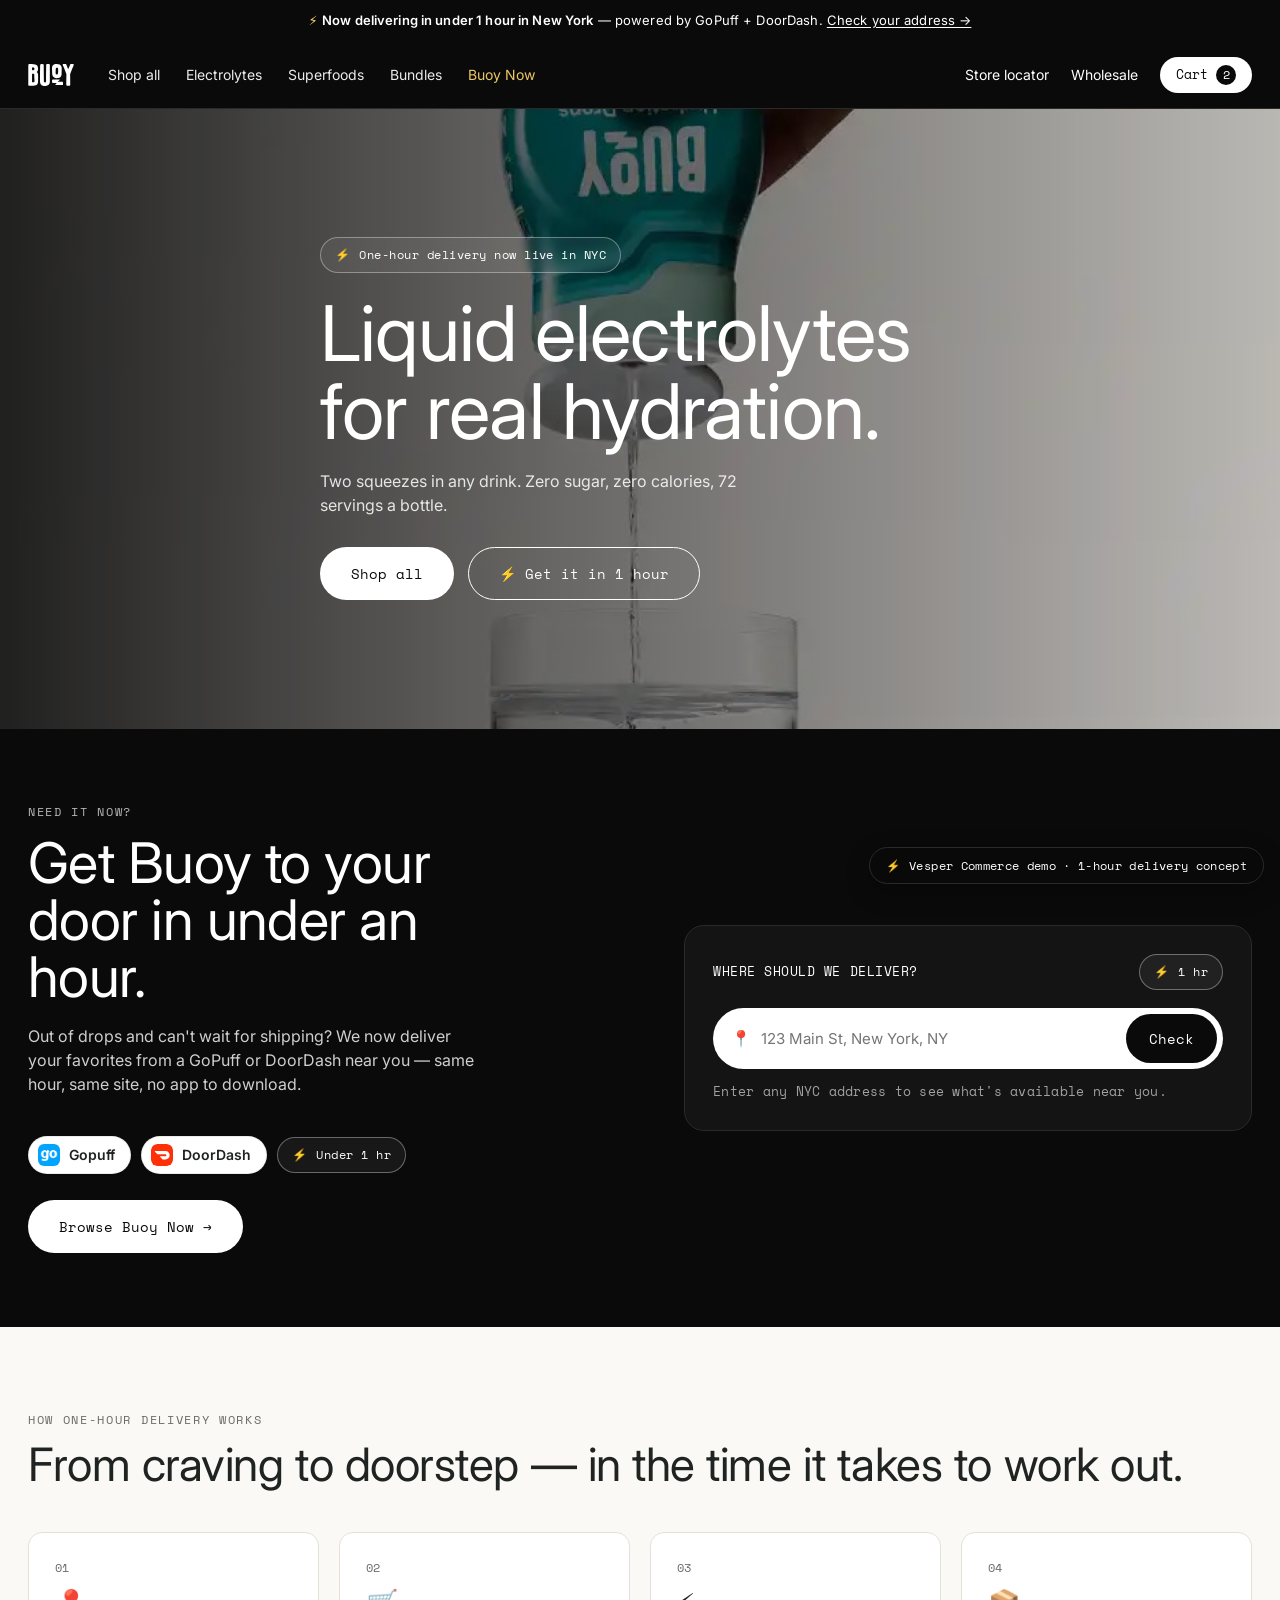
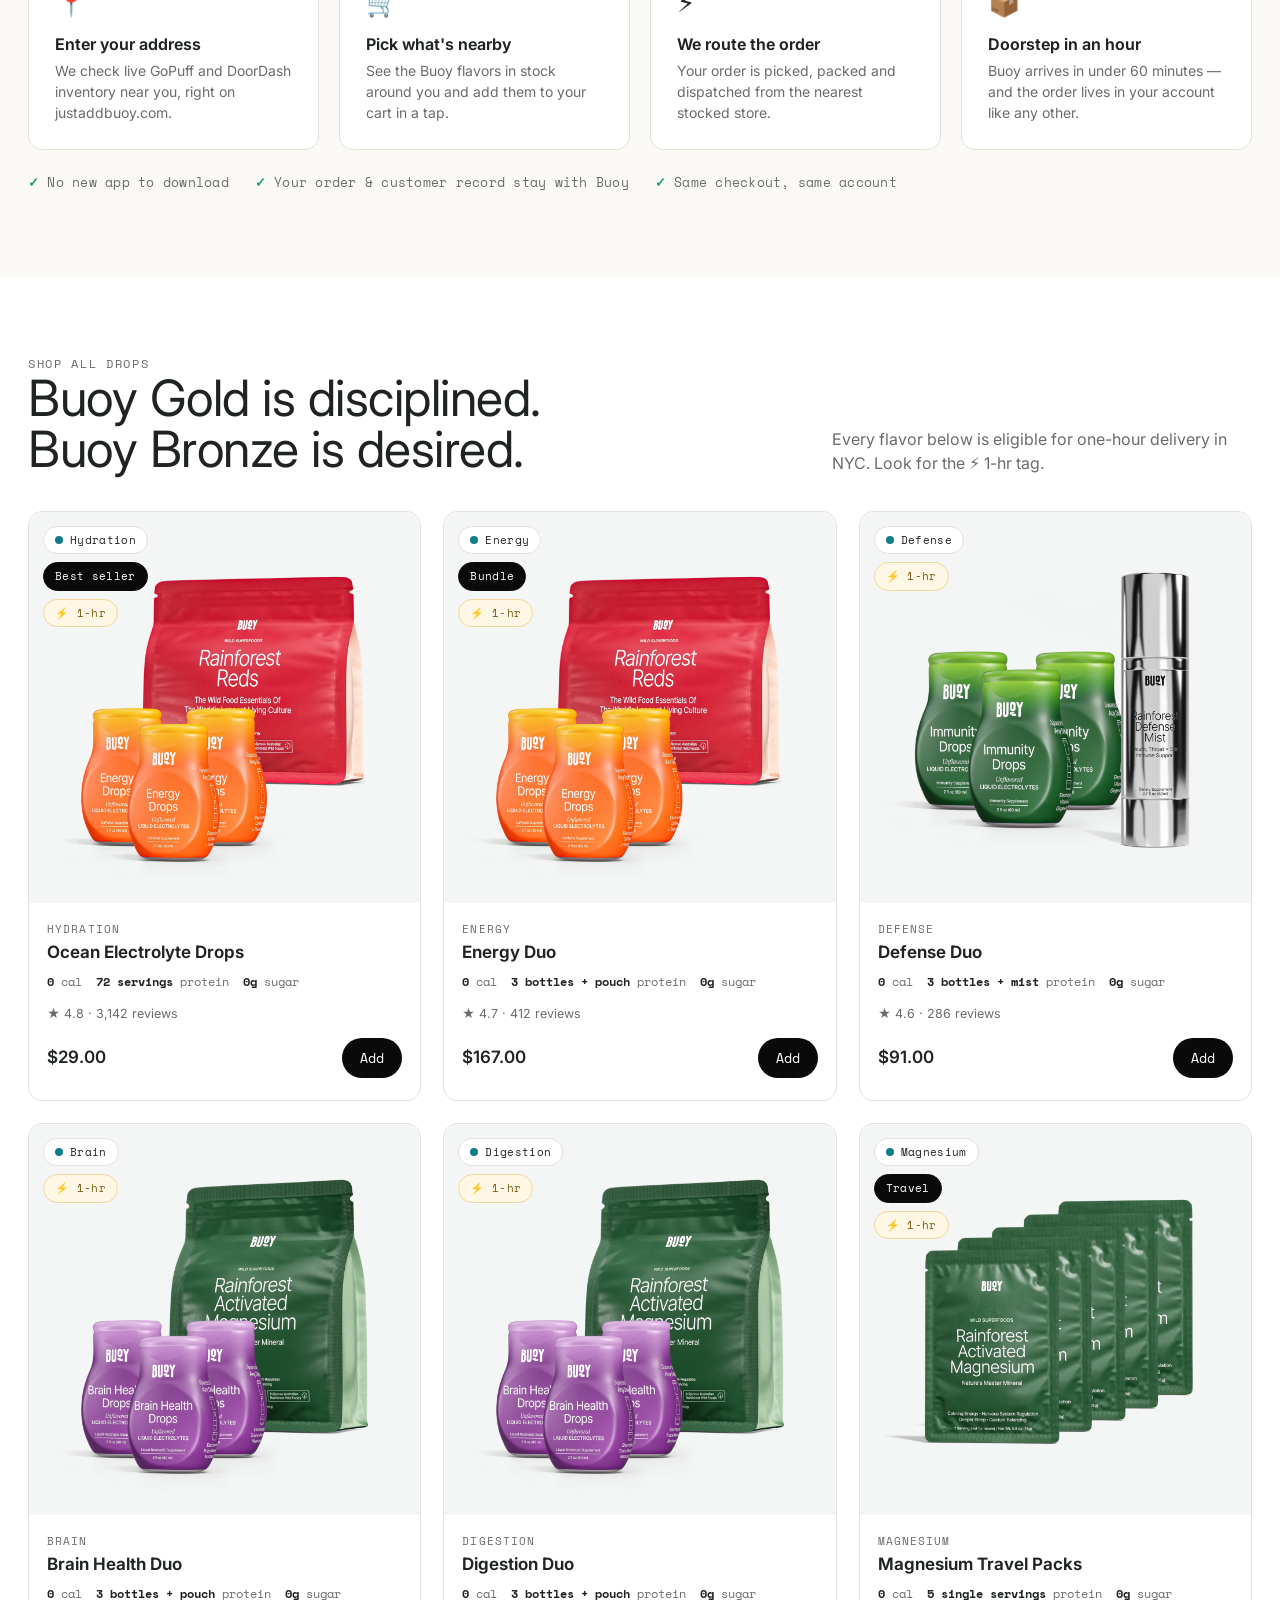
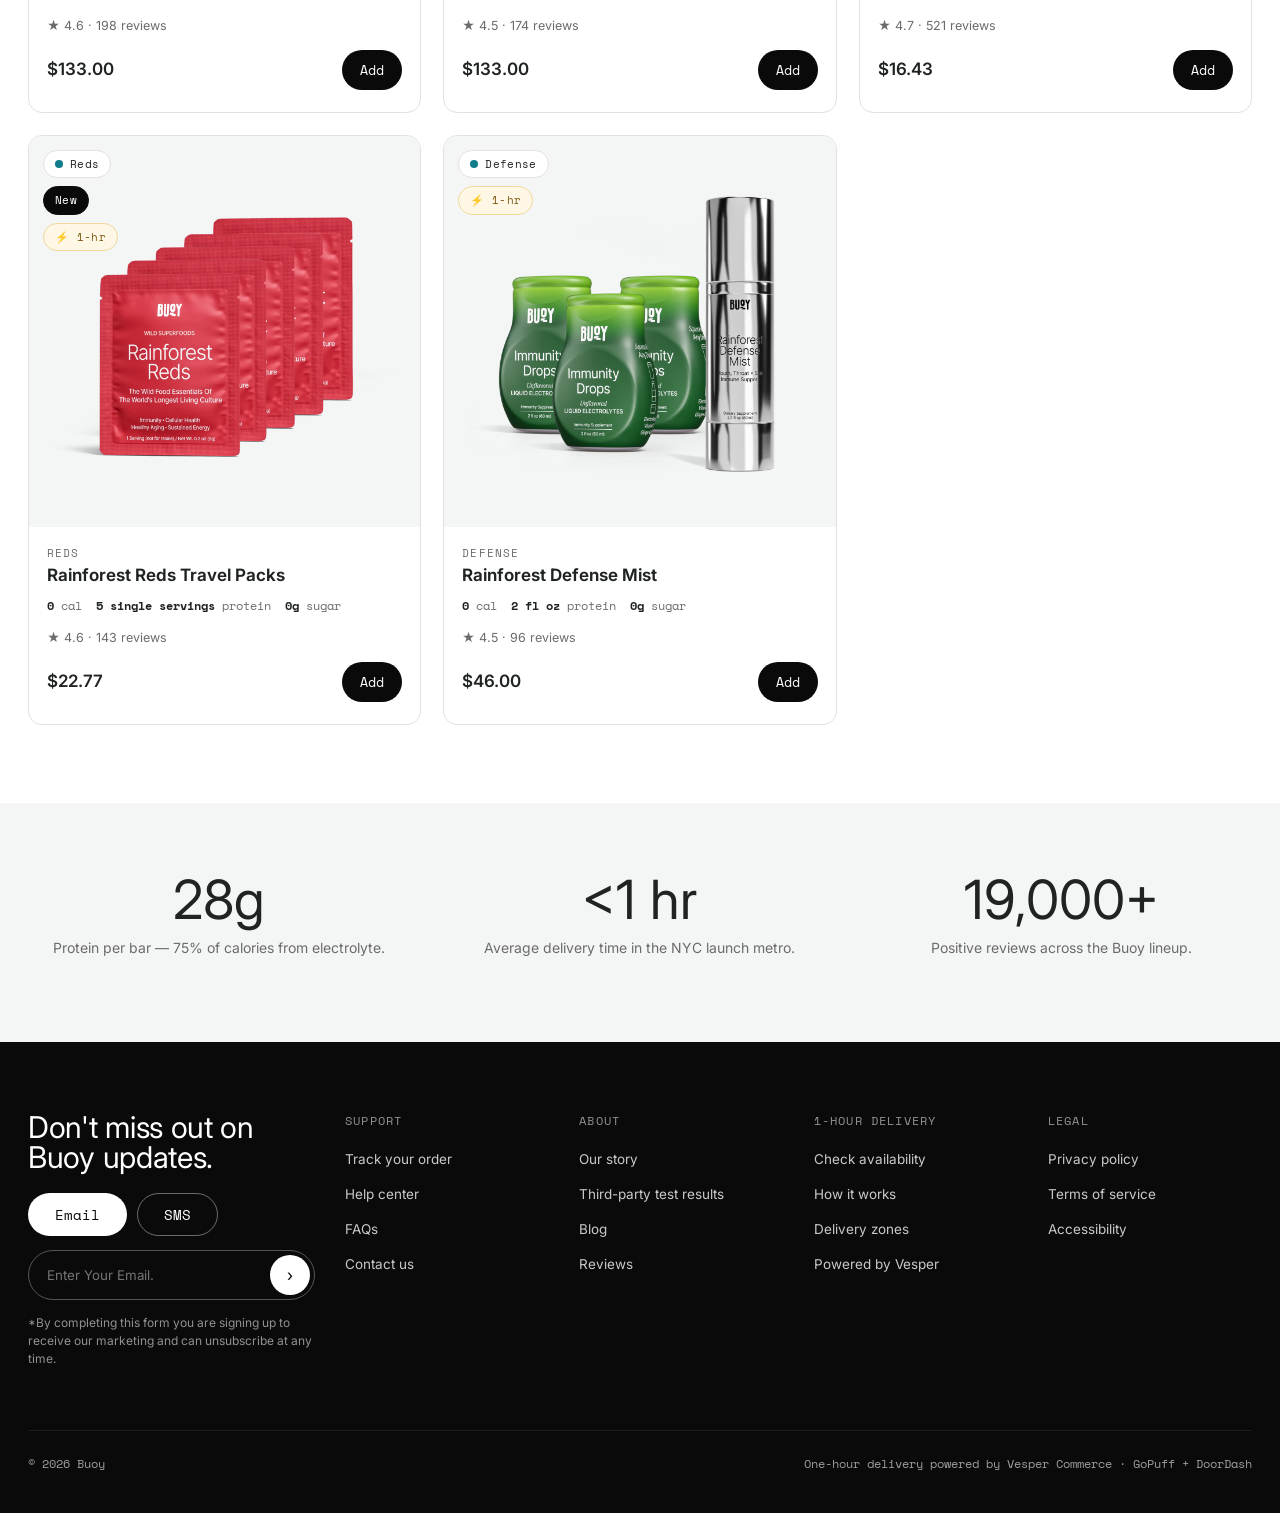
==== commit c9e1682a: "Rewrite copy for Buoy electrolytes (was David protein-bar language)" ====
--- a/index.html
+++ b/index.html
@@ -3,8 +3,8 @@
 <head>
 <meta charset="utf-8" />
 <meta name="viewport" content="width=device-width, initial-scale=1" />
-<title>Buoy — The optimal protein for your optimal form</title>
-<meta name="description" content="An anomaly of a electrolyte drops. Now with one-hour delivery in New York via GoPuff and DoorDash." />
+<title>Buoy — Liquid electrolytes for real hydration</title>
+<meta name="description" content="Two squeezes in any drink. Now with one-hour delivery in New York via GoPuff and DoorDash." />
 <link rel="preconnect" href="https://fonts.googleapis.com" />
 <link rel="preconnect" href="https://fonts.gstatic.com" crossorigin />
 <link href="https://fonts.googleapis.com/css2?family=Inter:wght@400;500;600;700;800&family=Space+Mono:wght@400;700&display=swap" rel="stylesheet" />
@@ -24,9 +24,9 @@
     <a class="brand" href="index.html"><img src="assets/logo-white.svg" alt="Buoy" /></a>
     <div class="nav-links">
       <a href="#shop">Shop all</a>
-      <a href="#shop">Bars</a>
-      <a href="#shop">Pints</a>
-      <a href="#shop">Bundle</a>
+      <a href="#shop">Electrolytes</a>
+      <a href="#shop">Superfoods</a>
+      <a href="#shop">Bundles</a>
       <a href="buoy-now.html" style="color:#ffd76e">Buoy Now</a>
     </div>
     <div class="nav-right">
@@ -43,8 +43,8 @@
   <div class="hero-media" style="background-image:url('assets/lifestyle1.jpg')"></div>
   <div class="wrap hero-inner">
     <div class="delivery-badge" style="margin-bottom:22px"><span class="bolt">⚡</span> One-hour delivery now live in NYC</div>
-    <h1 class="serif">The optimal protein for your optimal form.</h1>
-    <p class="sub">An anomaly of a electrolyte drops. 28g protein, 150 calories, 0g sugar.</p>
+    <h1 class="serif">Liquid electrolytes for real hydration.</h1>
+    <p class="sub">Two squeezes in any drink. Zero sugar, zero calories, 72 servings a bottle.</p>
     <div class="hero-cta">
       <a href="#shop" class="btn btn-white">Shop all</a>
       <a href="#onehour" class="btn btn-outline" style="color:#fff">⚡ Get it in 1 hour</a>
@@ -58,7 +58,7 @@
     <div>
       <div class="eyebrow" style="color:rgba(255,255,255,.7)">Need it now?</div>
       <h2 class="serif" style="margin-top:14px">Get Buoy to your door in under an hour.</h2>
-      <p class="lede">Out of bars and can't wait for shipping? We now deliver your favorites from a GoPuff or DoorDash near you — same hour, same site, no app to download.</p>
+      <p class="lede">Out of drops and can't wait for shipping? We now deliver your favorites from a GoPuff or DoorDash near you — same hour, same site, no app to download.</p>
       <div class="retailer-chips" style="margin-top:24px">
         <span class="chip"><img class="logo" src="assets/gopuff-icon.png" alt="GoPuff" /> Gopuff</span>
         <span class="chip"><img class="logo" src="assets/doordash-icon.svg" alt="DoorDash" /> DoorDash</span>
@@ -85,12 +85,12 @@
         <div class="avail-head"><span>✓</span> Available near you — delivered in under 1 hour</div>
         <div class="mini-prod">
           <img src="assets/energy-duo.png" alt="" />
-          <div class="info"><div class="name">Gold · Ocean Electrolyte Drops</div><div class="meta">4-bar pack · $13.99</div></div>
+          <div class="info"><div class="name">Gold · Ocean Electrolyte Drops</div><div class="meta">travel 5-pack · $13.99</div></div>
           <button class="mini-add" onclick="addToCart()">Add</button>
         </div>
         <div class="mini-prod">
           <img src="assets/defense-duo.png" alt="" />
-          <div class="info"><div class="name">Bronze · Cookie Dough Caramel</div><div class="meta">4-bar pack · $13.99</div></div>
+          <div class="info"><div class="name">Bronze · Cookie Dough Caramel</div><div class="meta">travel 5-pack · $13.99</div></div>
           <button class="mini-add" onclick="addToCart()">Add</button>
         </div>
         <div class="mini-prod">
@@ -128,7 +128,7 @@
   <div class="wrap">
     <div class="section-head">
       <div>
-        <div class="eyebrow">Shop all bars</div>
+        <div class="eyebrow">Shop all drops</div>
         <h2 class="serif">Buoy Gold is disciplined.<br/>Buoy Bronze is desired.</h2>
       </div>
       <p>Every flavor below is eligible for one-hour delivery in NYC. Look for the <span style="white-space:nowrap">⚡ 1-hr</span> tag.</p>
@@ -143,7 +143,7 @@
 <!-- Value strip -->
 <section class="value-strip">
   <div class="wrap value-grid">
-    <div><div class="big">28g</div><p>Protein per bar — 75% of calories from protein.</p></div>
+    <div><div class="big">28g</div><p>Protein per bar — 75% of calories from electrolyte.</p></div>
     <div><div class="big">&lt;1 hr</div><p>Average delivery time in the NYC launch metro.</p></div>
     <div><div class="big">19,000+</div><p>Positive reviews across the Buoy lineup.</p></div>
   </div>
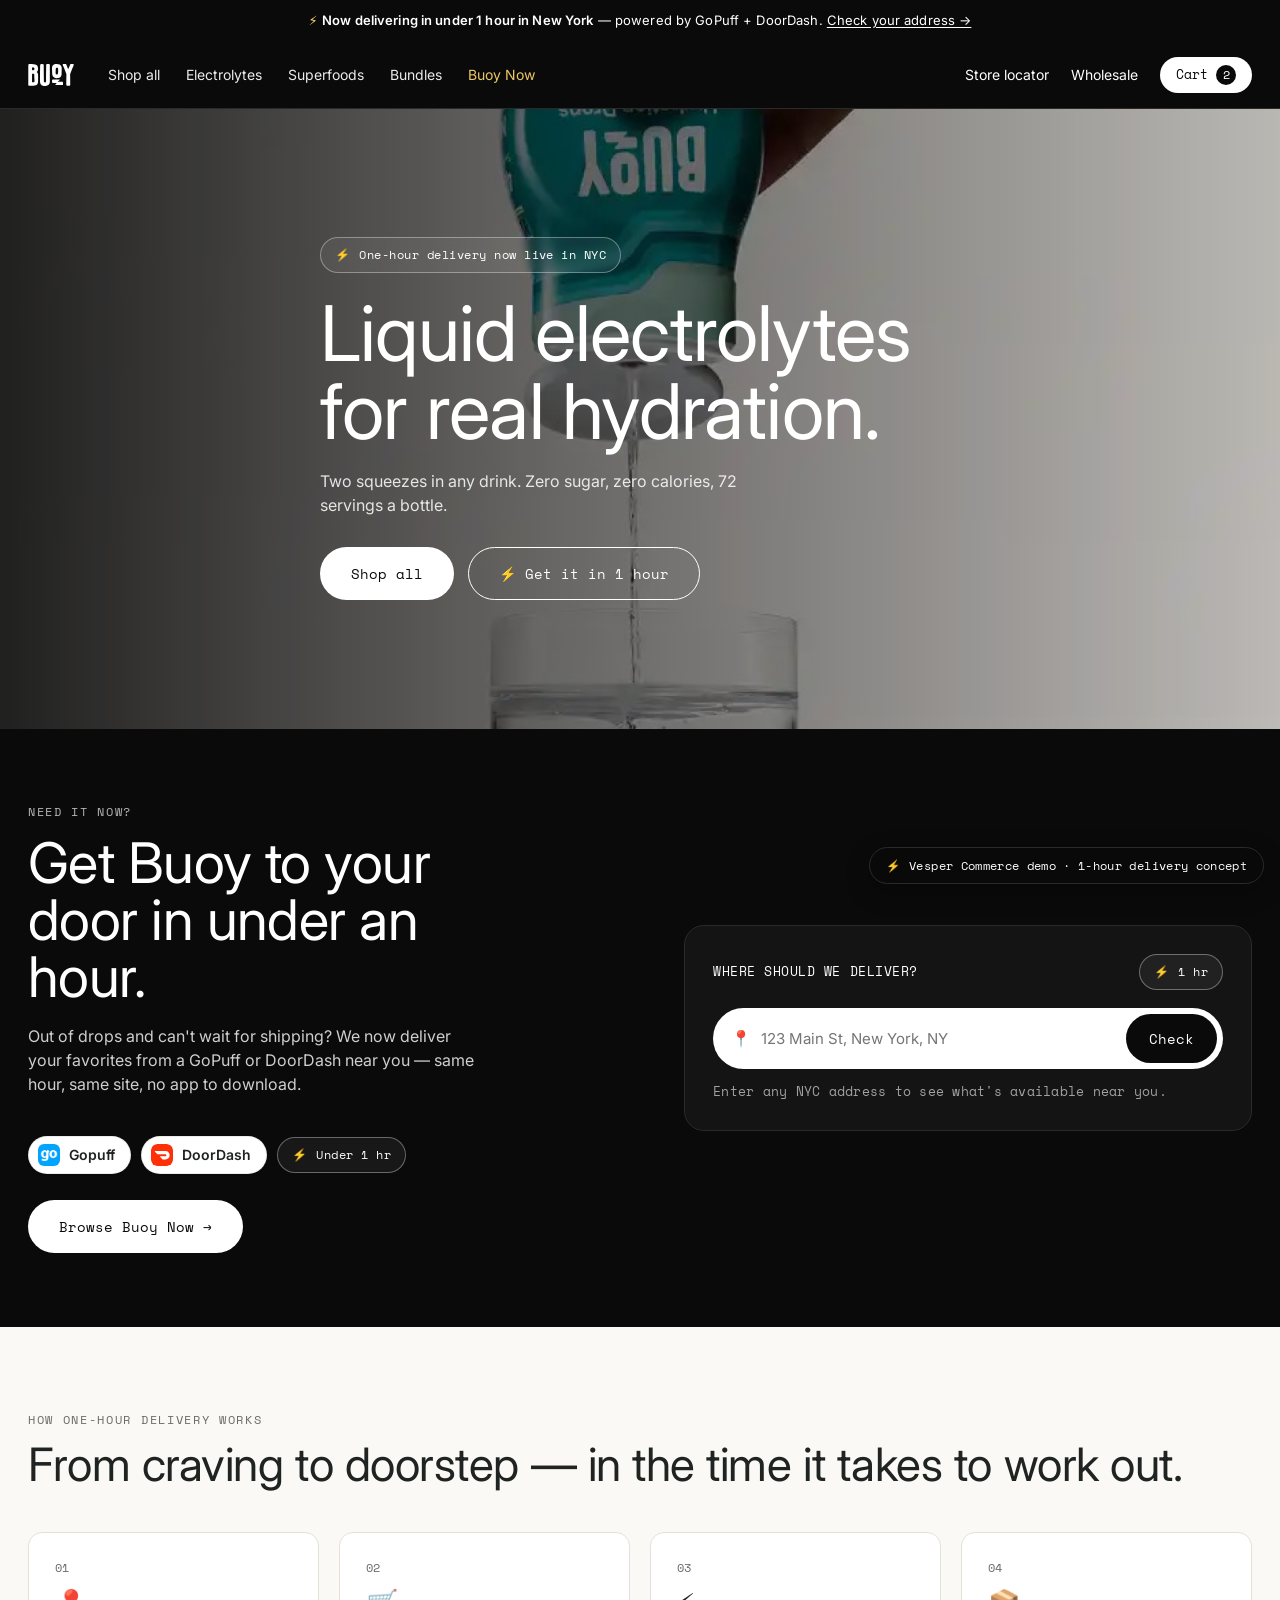
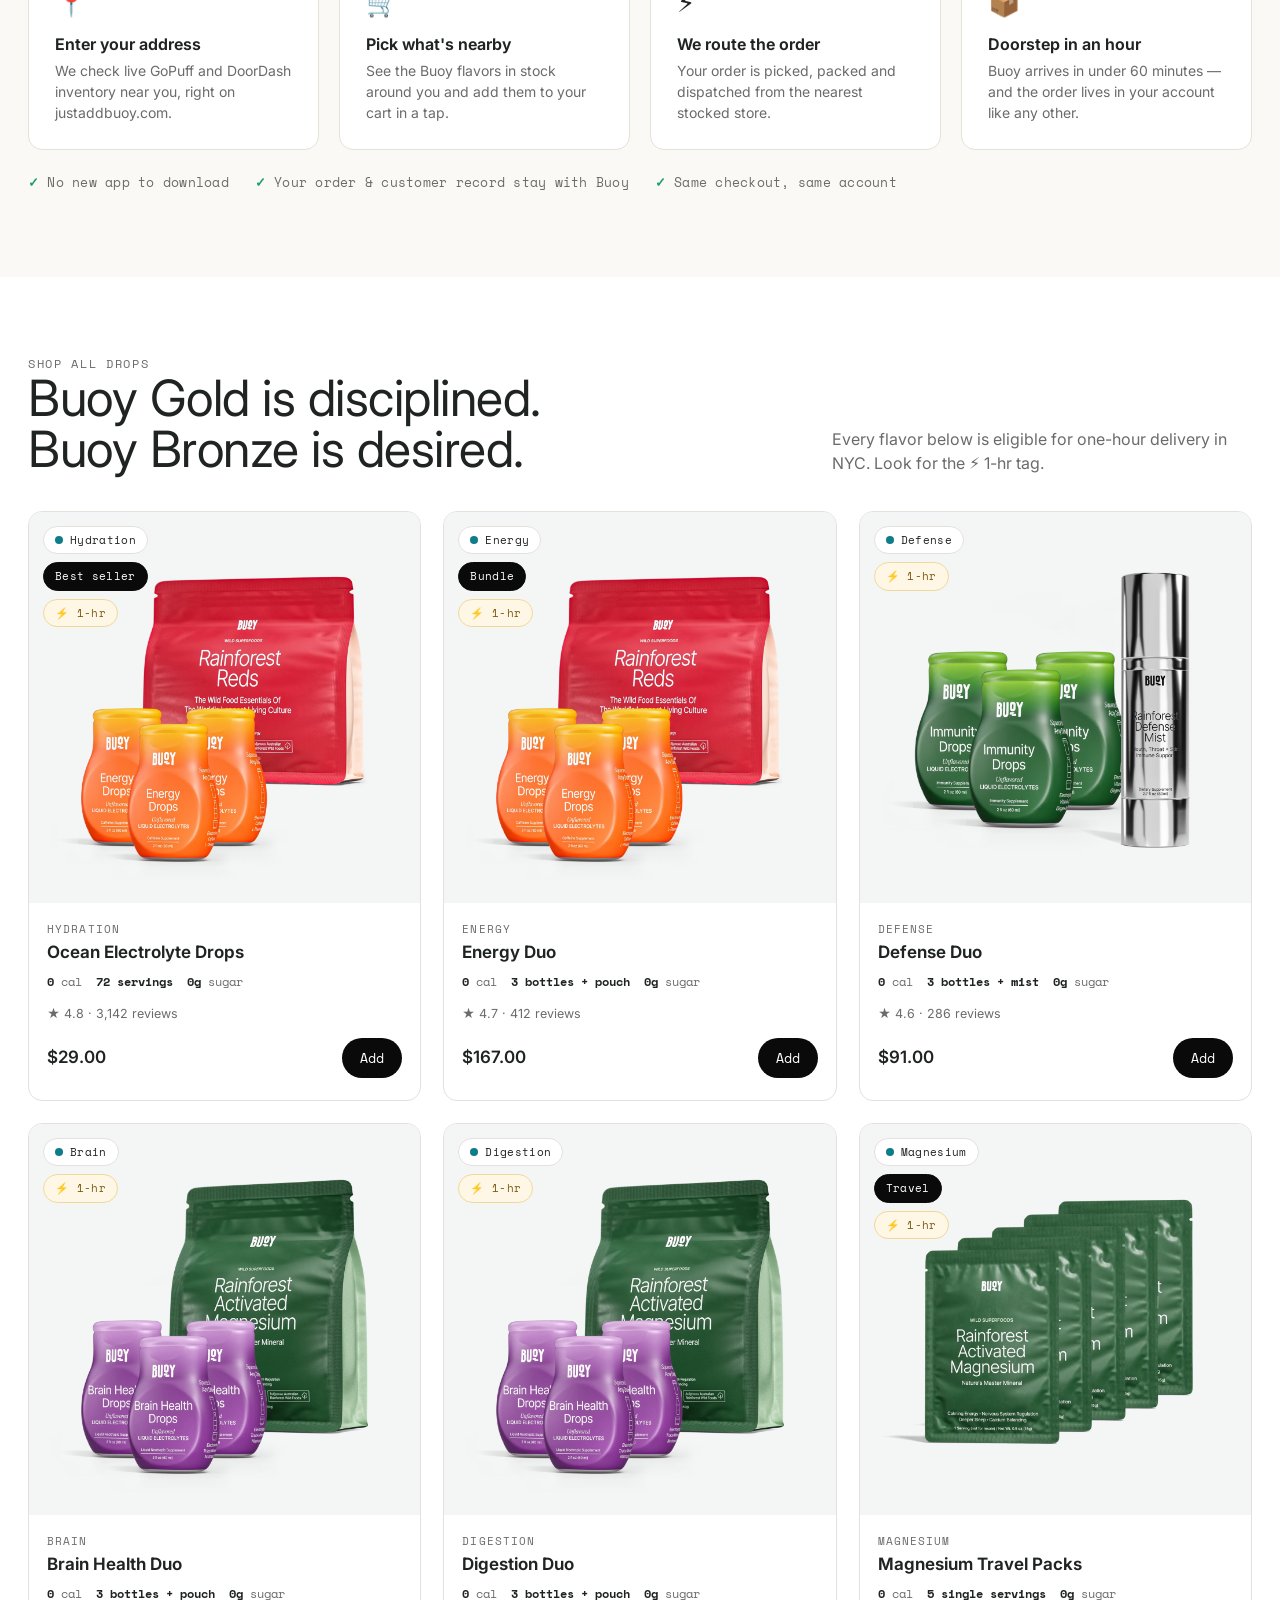
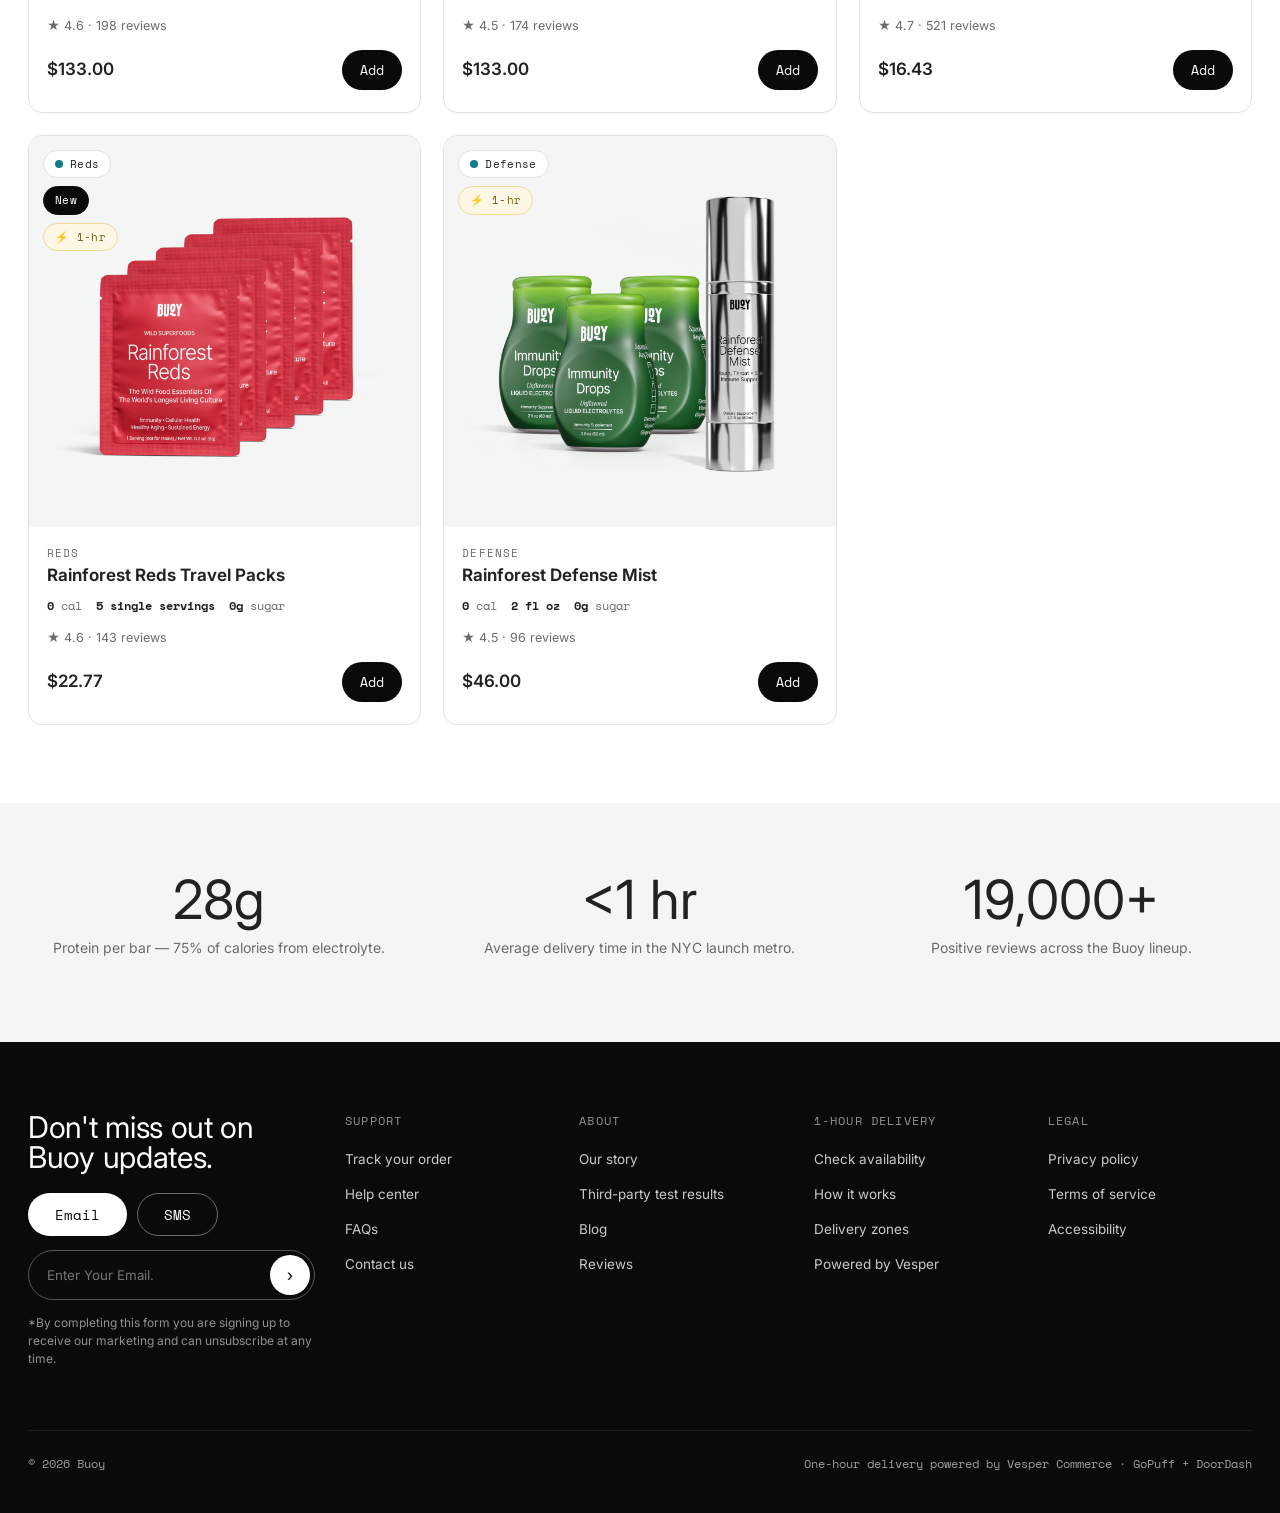
==== commit 14e22901: "Final copy pass: remove last David product references" ====
--- a/index.html
+++ b/index.html
@@ -90,7 +90,7 @@
         </div>
         <div class="mini-prod">
           <img src="assets/defense-duo.png" alt="" />
-          <div class="info"><div class="name">Bronze · Cookie Dough Caramel</div><div class="meta">travel 5-pack · $13.99</div></div>
+          <div class="info"><div class="name">Magnesium · Rainforest Activated</div><div class="meta">travel 5-pack · $16.43</div></div>
           <button class="mini-add" onclick="addToCart()">Add</button>
         </div>
         <div class="mini-prod">
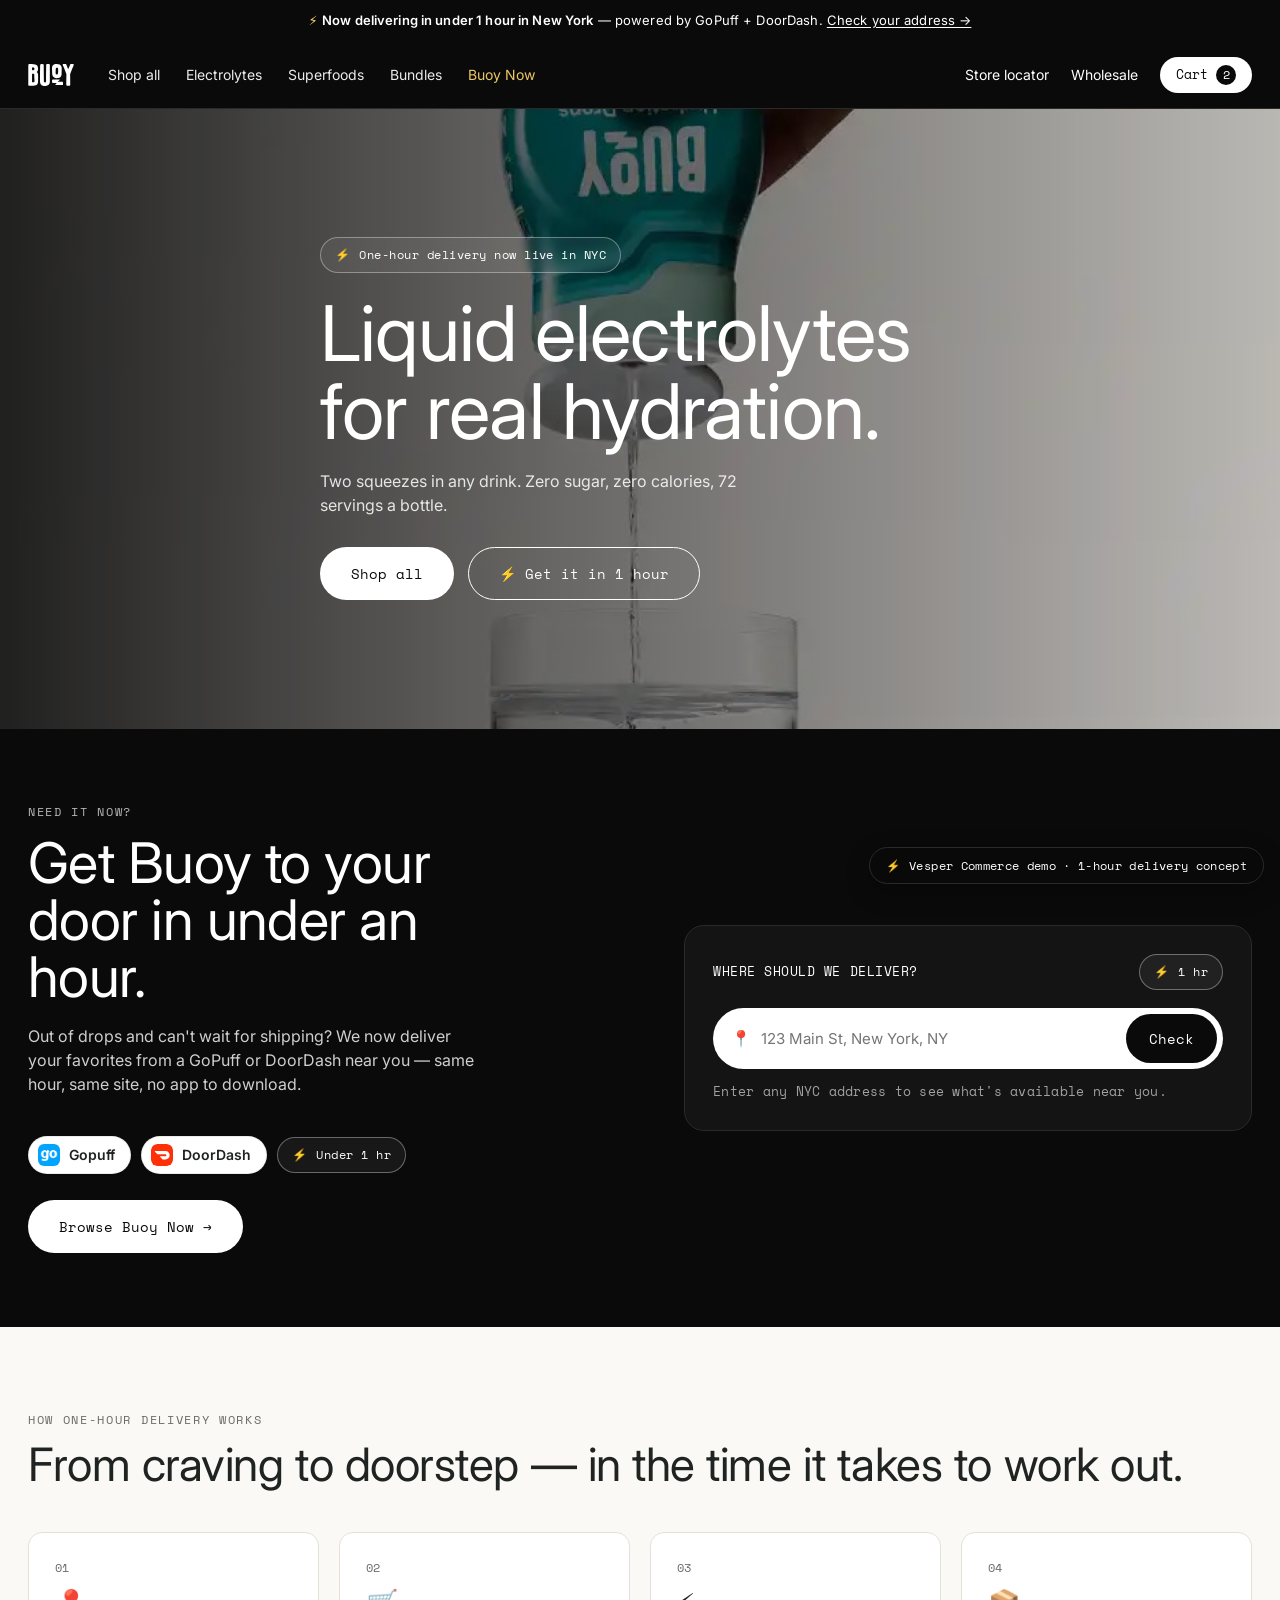
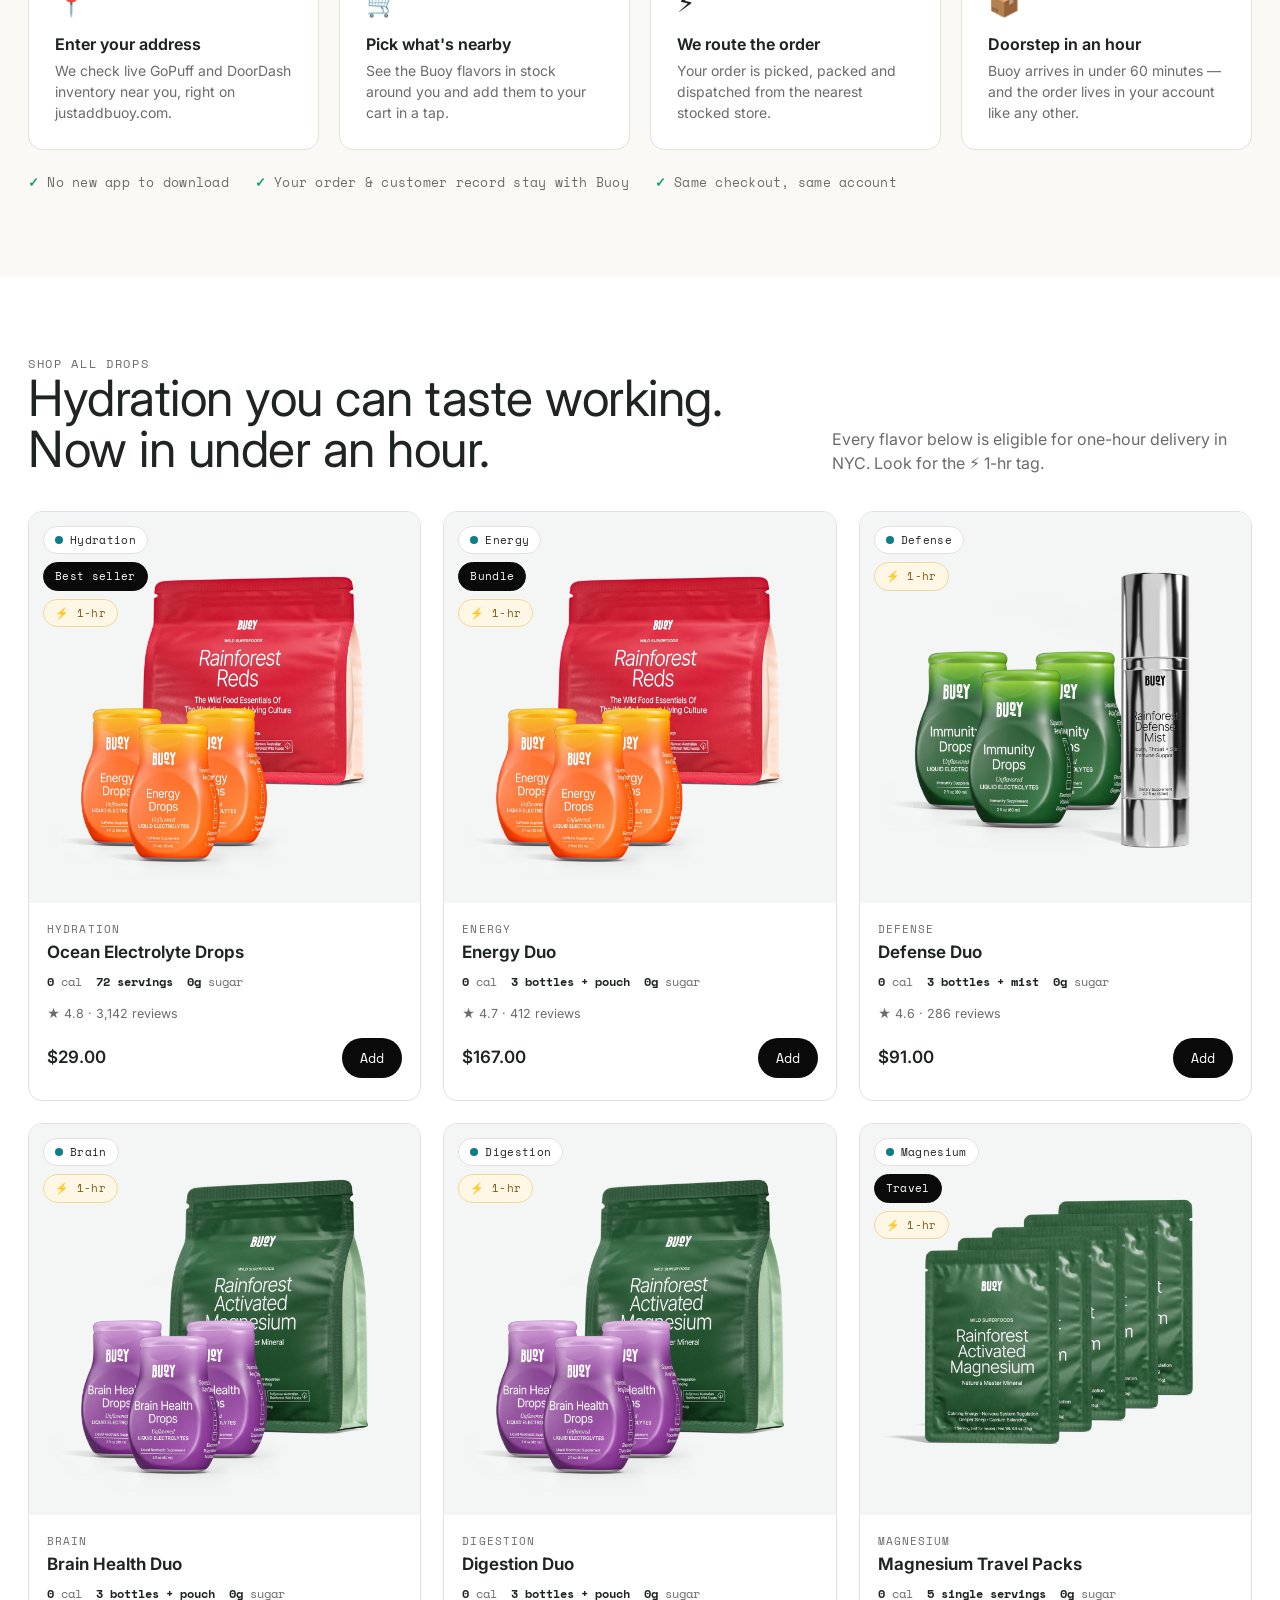
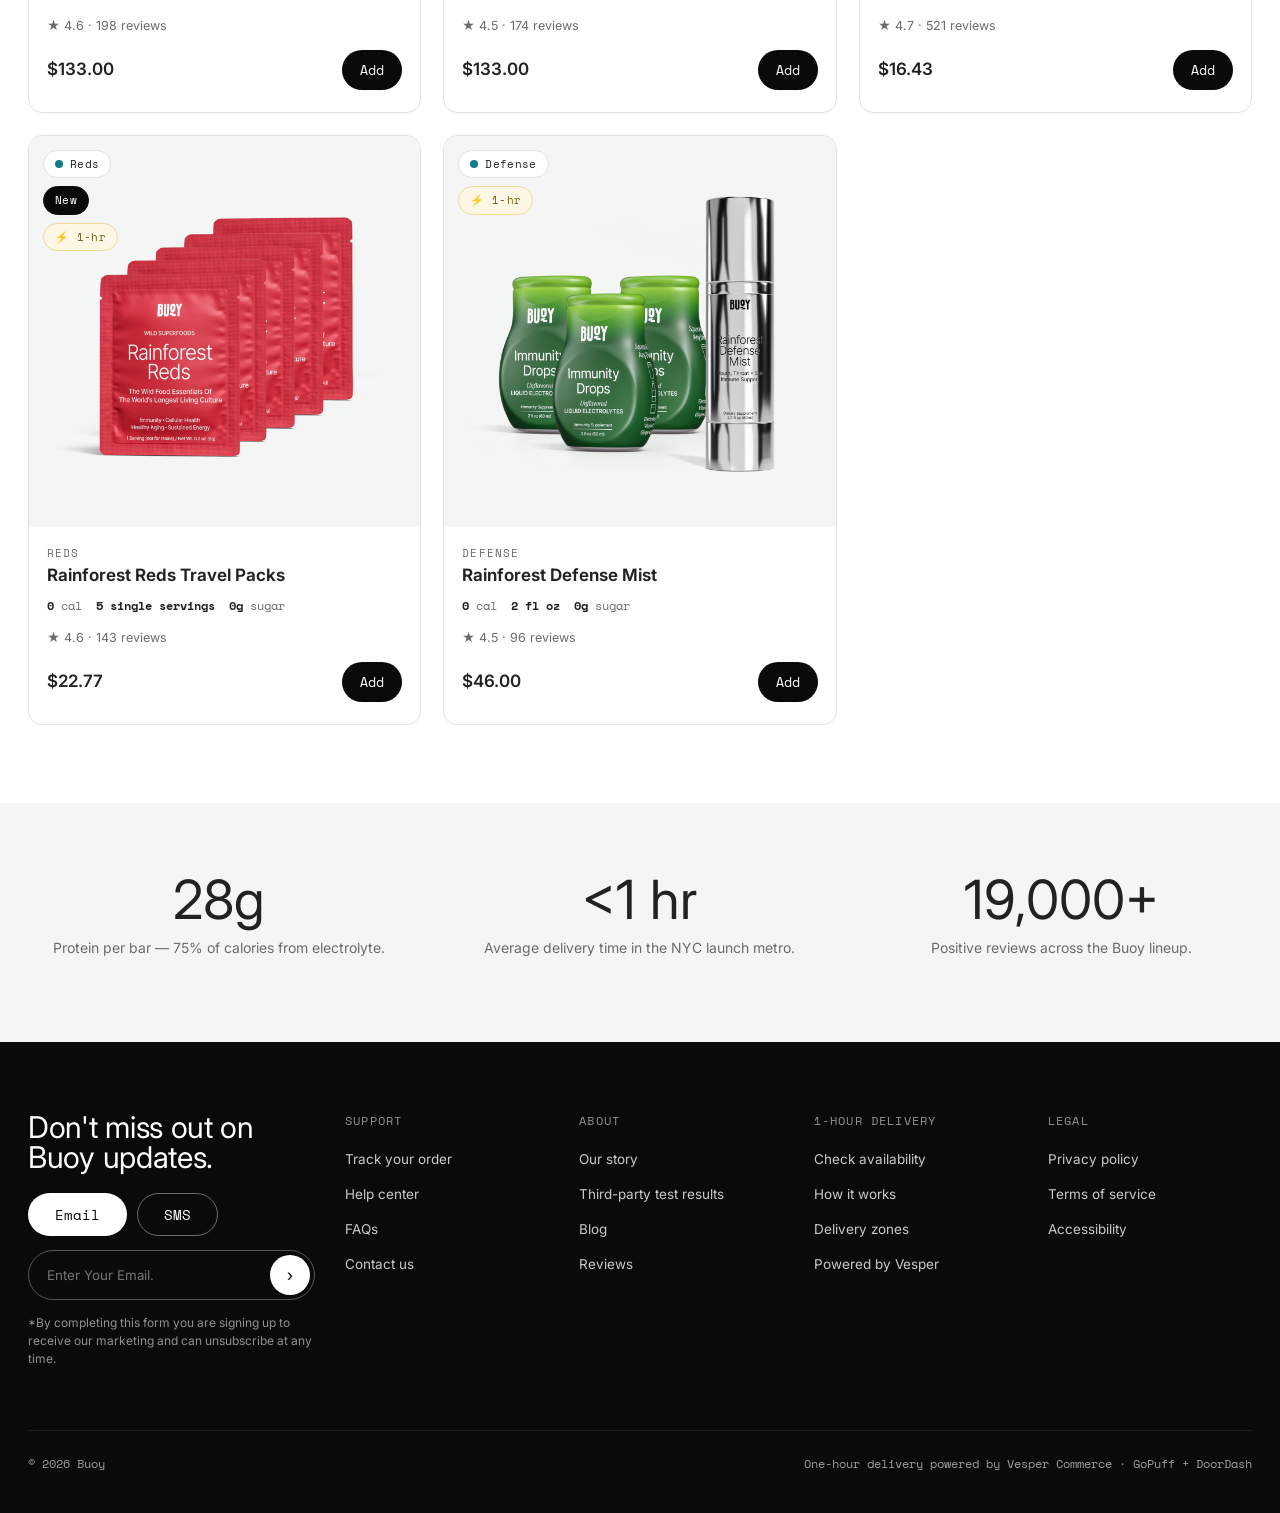
==== commit b78dd44c: "Replace David Gold/Bronze headline with Buoy hydration copy" ====
--- a/index.html
+++ b/index.html
@@ -129,7 +129,7 @@
     <div class="section-head">
       <div>
         <div class="eyebrow">Shop all drops</div>
-        <h2 class="serif">Buoy Gold is disciplined.<br/>Buoy Bronze is desired.</h2>
+        <h2 class="serif">Hydration you can taste working.<br/>Now in under an hour.</h2>
       </div>
       <p>Every flavor below is eligible for one-hour delivery in NYC. Look for the <span style="white-space:nowrap">⚡ 1-hr</span> tag.</p>
     </div>
